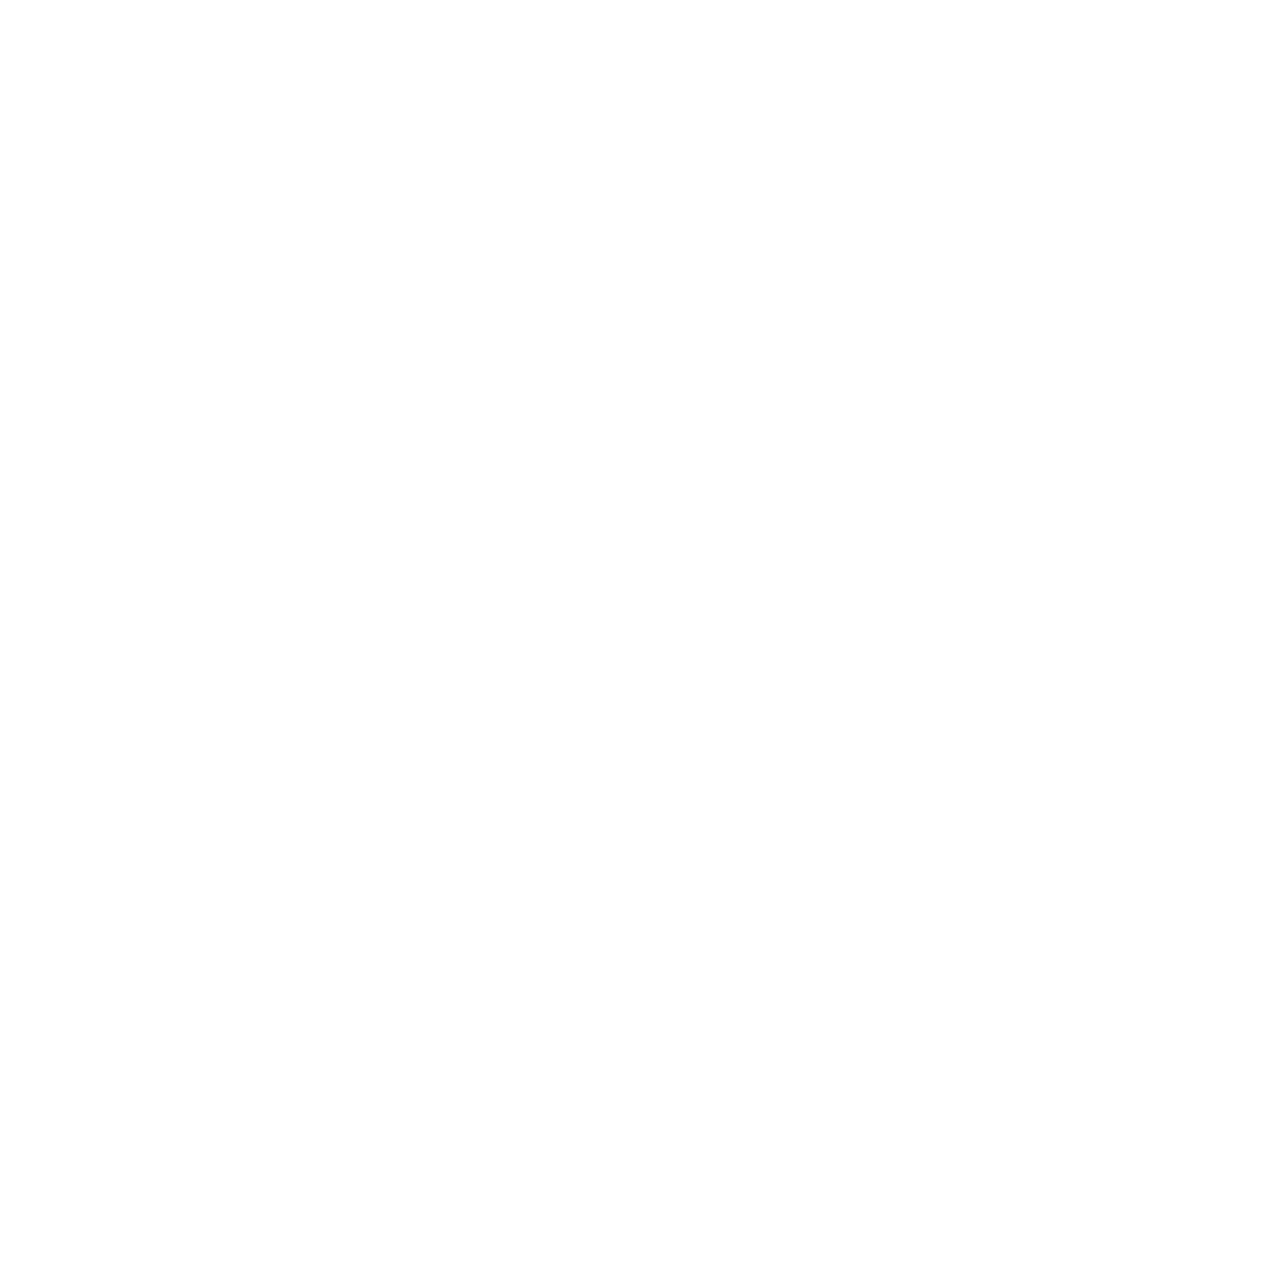
==== home.html @ bf902491 "eat(landing-page): improve homepage responsiveness and styling update landing page structure  improv" ====
<!DOCTYPE html>
<html lang="en">
<head>
  <meta charset="UTF-8" />
  <meta name="viewport" content="width=device-width, initial-scale=1.0"/>
  <title>Lytune Studio</title>
  <link rel="icon" type="image/svg+xml" href="assets/images/logo.svg">
  <link rel="stylesheet" href="home.css">
  <link href="https://fonts.googleapis.com/css2?family=Poppins:wght@400;700;800&display=swap" rel="stylesheet">
</head>
<body>
<div class="container">

  <!-- HERO -->
  <div class="hero">

    <!-- LOGO -->
    <div class="logo">

      <svg viewBox="0 0 220 220" xmlns="http://www.w3.org/2000/svg">

        <defs>

          <linearGradient id="lytuneGradient" x1="0%" y1="0%" x2="100%" y2="100%">
            <stop offset="0%" stop-color="#19D7FF"/>
            <stop offset="55%" stop-color="#007BFF"/>
            <stop offset="100%" stop-color="#9B2EFF"/>
          </linearGradient>

        </defs>

        <path
          d="
            M48 165

            L82 65

            Q86 50 98 47

            Q110 44 121 56

            L174 118

            Q184 130 180 145

            Q175 159 160 160

            Q149 161 141 152

            L109 116
</body>
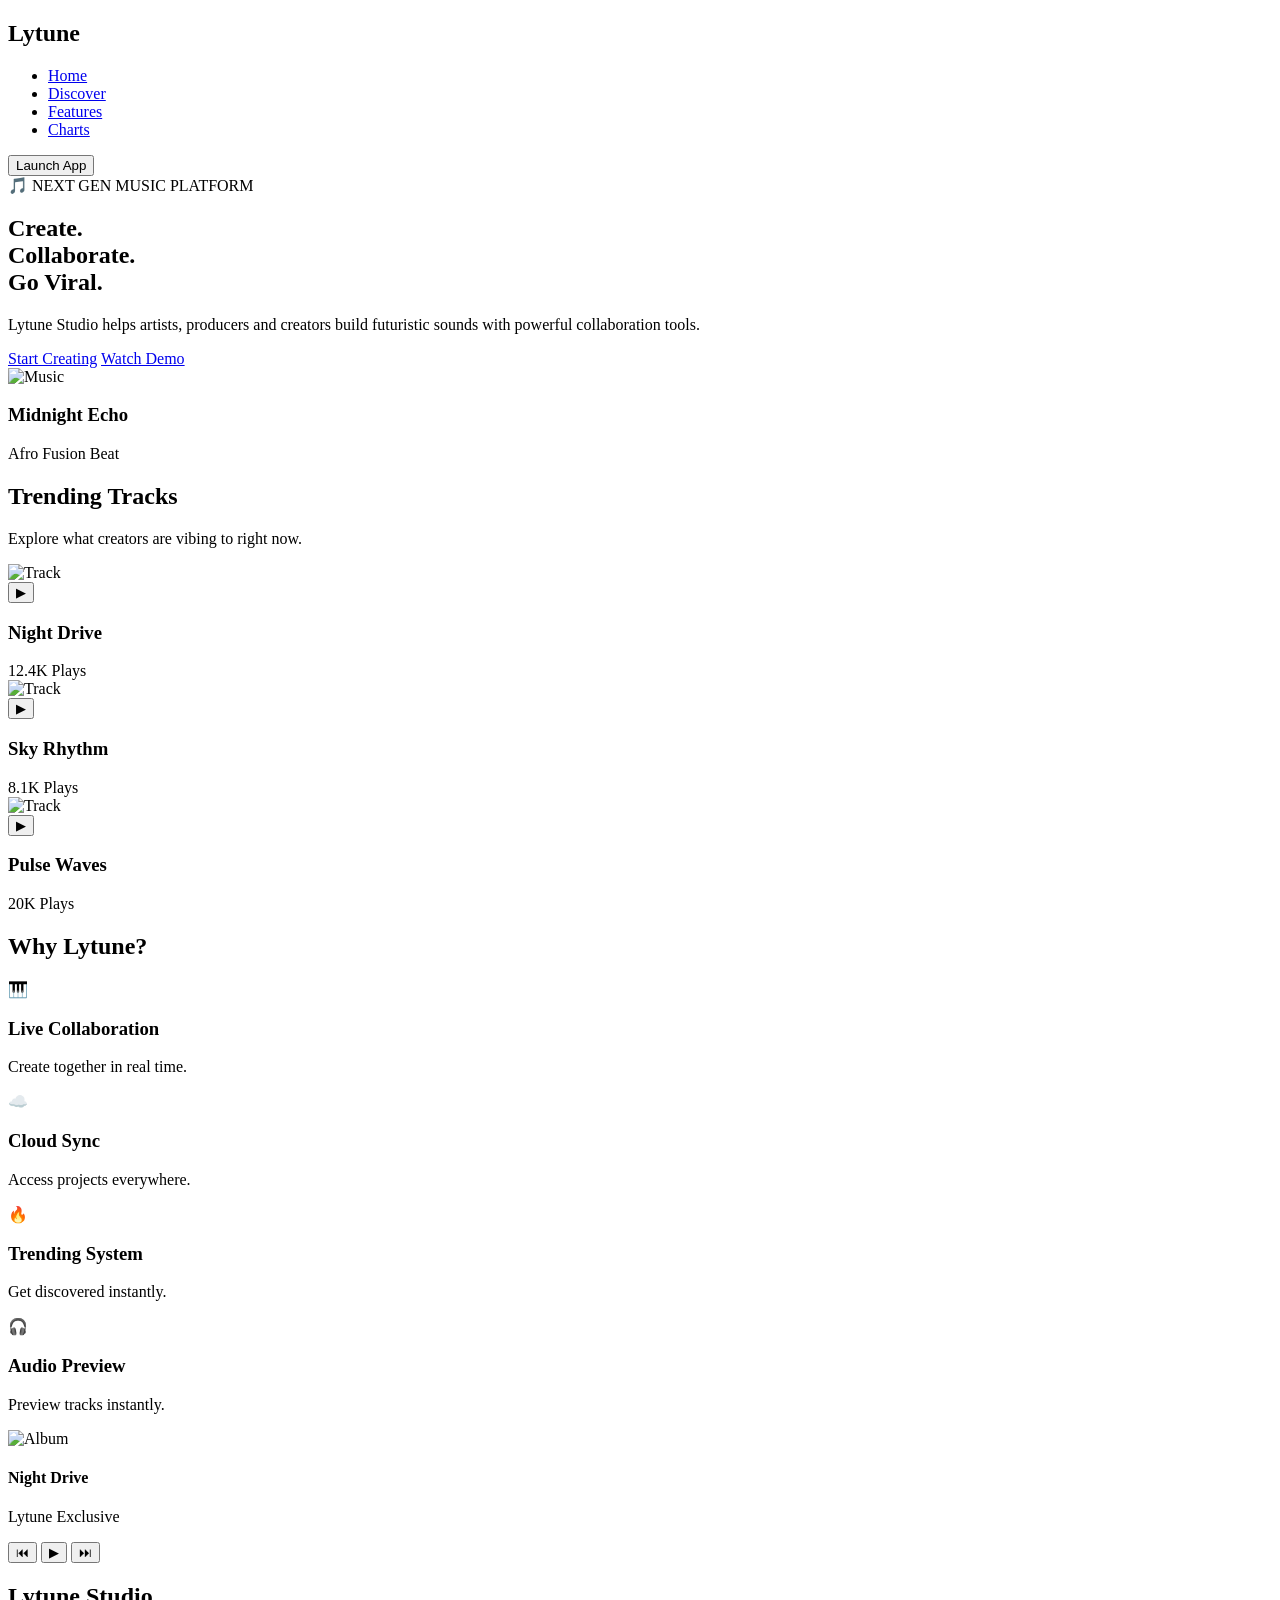
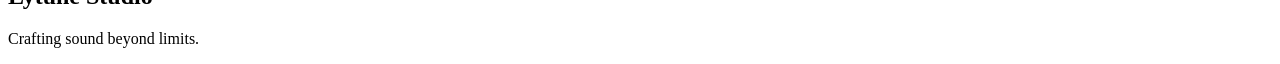
==== commit e148b16a: "Update home.html" ====
--- a/home.html
+++ b/home.html
@@ -4,48 +4,197 @@
   <meta charset="UTF-8" />
   <meta name="viewport" content="width=device-width, initial-scale=1.0"/>
   <title>Lytune Studio</title>
+
   <link rel="icon" type="image/svg+xml" href="assets/images/logo.svg">
   <link rel="stylesheet" href="home.css">
-  <link href="https://fonts.googleapis.com/css2?family=Poppins:wght@400;700;800&display=swap" rel="stylesheet">
+
+  <link href="https://fonts.googleapis.com/css2?family=Poppins:wght@300;400;500;700;800&display=swap" rel="stylesheet">
 </head>
+
 <body>
-<div class="container">
+
+  <!-- NAVBAR -->
+  <nav class="navbar">
+
+    <div class="nav-logo">
+      <h2>Lytune</h2>
+    </div>
+
+    <ul class="nav-links">
+      <li><a href="#">Home</a></li>
+      <li><a href="#discover">Discover</a></li>
+      <li><a href="#features">Features</a></li>
+      <li><a href="#charts">Charts</a></li>
+    </ul>
+
+    <button class="nav-btn">Launch App</button>
+
+  </nav>
 
   <!-- HERO -->
-  <div class="hero">
-
-    <!-- LOGO -->
-    <div class="logo">
-
-      <svg viewBox="0 0 220 220" xmlns="http://www.w3.org/2000/svg">
-
-        <defs>
-
-          <linearGradient id="lytuneGradient" x1="0%" y1="0%" x2="100%" y2="100%">
-            <stop offset="0%" stop-color="#19D7FF"/>
-            <stop offset="55%" stop-color="#007BFF"/>
-            <stop offset="100%" stop-color="#9B2EFF"/>
-          </linearGradient>
-
-        </defs>
-
-        <path
-          d="
-            M48 165
-
-            L82 65
-
-            Q86 50 98 47
-
-            Q110 44 121 56
-
-            L174 118
-
-            Q184 130 180 145
-
-            Q175 159 160 160
-
-            Q149 161 141 152
-
-            L109 116
+  <section class="hero">
+
+    <div class="hero-content">
+
+      <span class="tag">🎵 NEXT GEN MUSIC PLATFORM</span>
+
+      <h1>
+        Create.<br>
+        Collaborate.<br>
+        Go Viral.
+      </h1>
+
+      <p>
+        Lytune Studio helps artists, producers and creators
+        build futuristic sounds with powerful collaboration tools.
+      </p>
+
+      <div class="hero-buttons">
+        <a href="#" class="primary-btn">Start Creating</a>
+        <a href="#" class="secondary-btn">Watch Demo</a>
+      </div>
+
+    </div>
+
+    <div class="hero-image">
+
+      <div class="music-card">
+        <img src="https://images.unsplash.com/photo-1511379938547-c1f69419868d?q=80&w=800&auto=format&fit=crop" alt="Music">
+        
+        <div class="music-info">
+          <h3>Midnight Echo</h3>
+          <p>Afro Fusion Beat</p>
+        </div>
+
+      </div>
+
+    </div>
+
+  </section>
+
+  <!-- TRENDING -->
+  <section id="discover" class="discover">
+
+    <div class="section-title">
+      <h2>Trending Tracks</h2>
+      <p>Explore what creators are vibing to right now.</p>
+    </div>
+
+    <div class="discover-grid">
+
+      <div class="track-card">
+
+        <img src="https://images.unsplash.com/photo-1493225457124-a3eb161ffa5f?q=80&w=800&auto=format&fit=crop" alt="Track">
+
+        <div class="overlay">
+          <button>▶</button>
+        </div>
+
+        <div class="track-info">
+          <h3>Night Drive</h3>
+          <span>12.4K Plays</span>
+        </div>
+
+      </div>
+
+      <div class="track-card">
+
+        <img src="https://images.unsplash.com/photo-1501612780327-45045538702b?q=80&w=800&auto=format&fit=crop" alt="Track">
+
+        <div class="overlay">
+          <button>▶</button>
+        </div>
+
+        <div class="track-info">
+          <h3>Sky Rhythm</h3>
+          <span>8.1K Plays</span>
+        </div>
+
+      </div>
+
+      <div class="track-card">
+
+        <img src="https://images.unsplash.com/photo-1516280440614-37939bbacd81?q=80&w=800&auto=format&fit=crop" alt="Track">
+
+        <div class="overlay">
+          <button>▶</button>
+        </div>
+
+        <div class="track-info">
+          <h3>Pulse Waves</h3>
+          <span>20K Plays</span>
+        </div>
+
+      </div>
+
+    </div>
+
+  </section>
+
+  <!-- FEATURES -->
+  <section id="features" class="features">
+
+    <div class="section-title">
+      <h2>Why Lytune?</h2>
+    </div>
+
+    <div class="features-grid">
+
+      <div class="feature-box">
+        <div class="icon">🎹</div>
+        <h3>Live Collaboration</h3>
+        <p>Create together in real time.</p>
+      </div>
+
+      <div class="feature-box">
+        <div class="icon">☁️</div>
+        <h3>Cloud Sync</h3>
+        <p>Access projects everywhere.</p>
+      </div>
+
+      <div class="feature-box">
+        <div class="icon">🔥</div>
+        <h3>Trending System</h3>
+        <p>Get discovered instantly.</p>
+      </div>
+
+      <div class="feature-box">
+        <div class="icon">🎧</div>
+        <h3>Audio Preview</h3>
+        <p>Preview tracks instantly.</p>
+      </div>
+
+    </div>
+
+  </section>
+
+  <!-- MUSIC PLAYER -->
+  <div class="music-player">
+
+    <div class="player-left">
+
+      <img src="https://images.unsplash.com/photo-1493225457124-a3eb161ffa5f?q=80&w=300&auto=format&fit=crop" alt="Album">
+
+      <div>
+        <h4>Night Drive</h4>
+        <p>Lytune Exclusive</p>
+      </div>
+
+    </div>
+
+    <div class="player-controls">
+      <button>⏮</button>
+      <button class="play-btn">▶</button>
+      <button>⏭</button>
+    </div>
+
+  </div>
+
+  <!-- FOOTER -->
+  <footer>
+    <h2>Lytune Studio</h2>
+    <p>Crafting sound beyond limits.</p>
+  </footer>
+
 </body>
+</html>
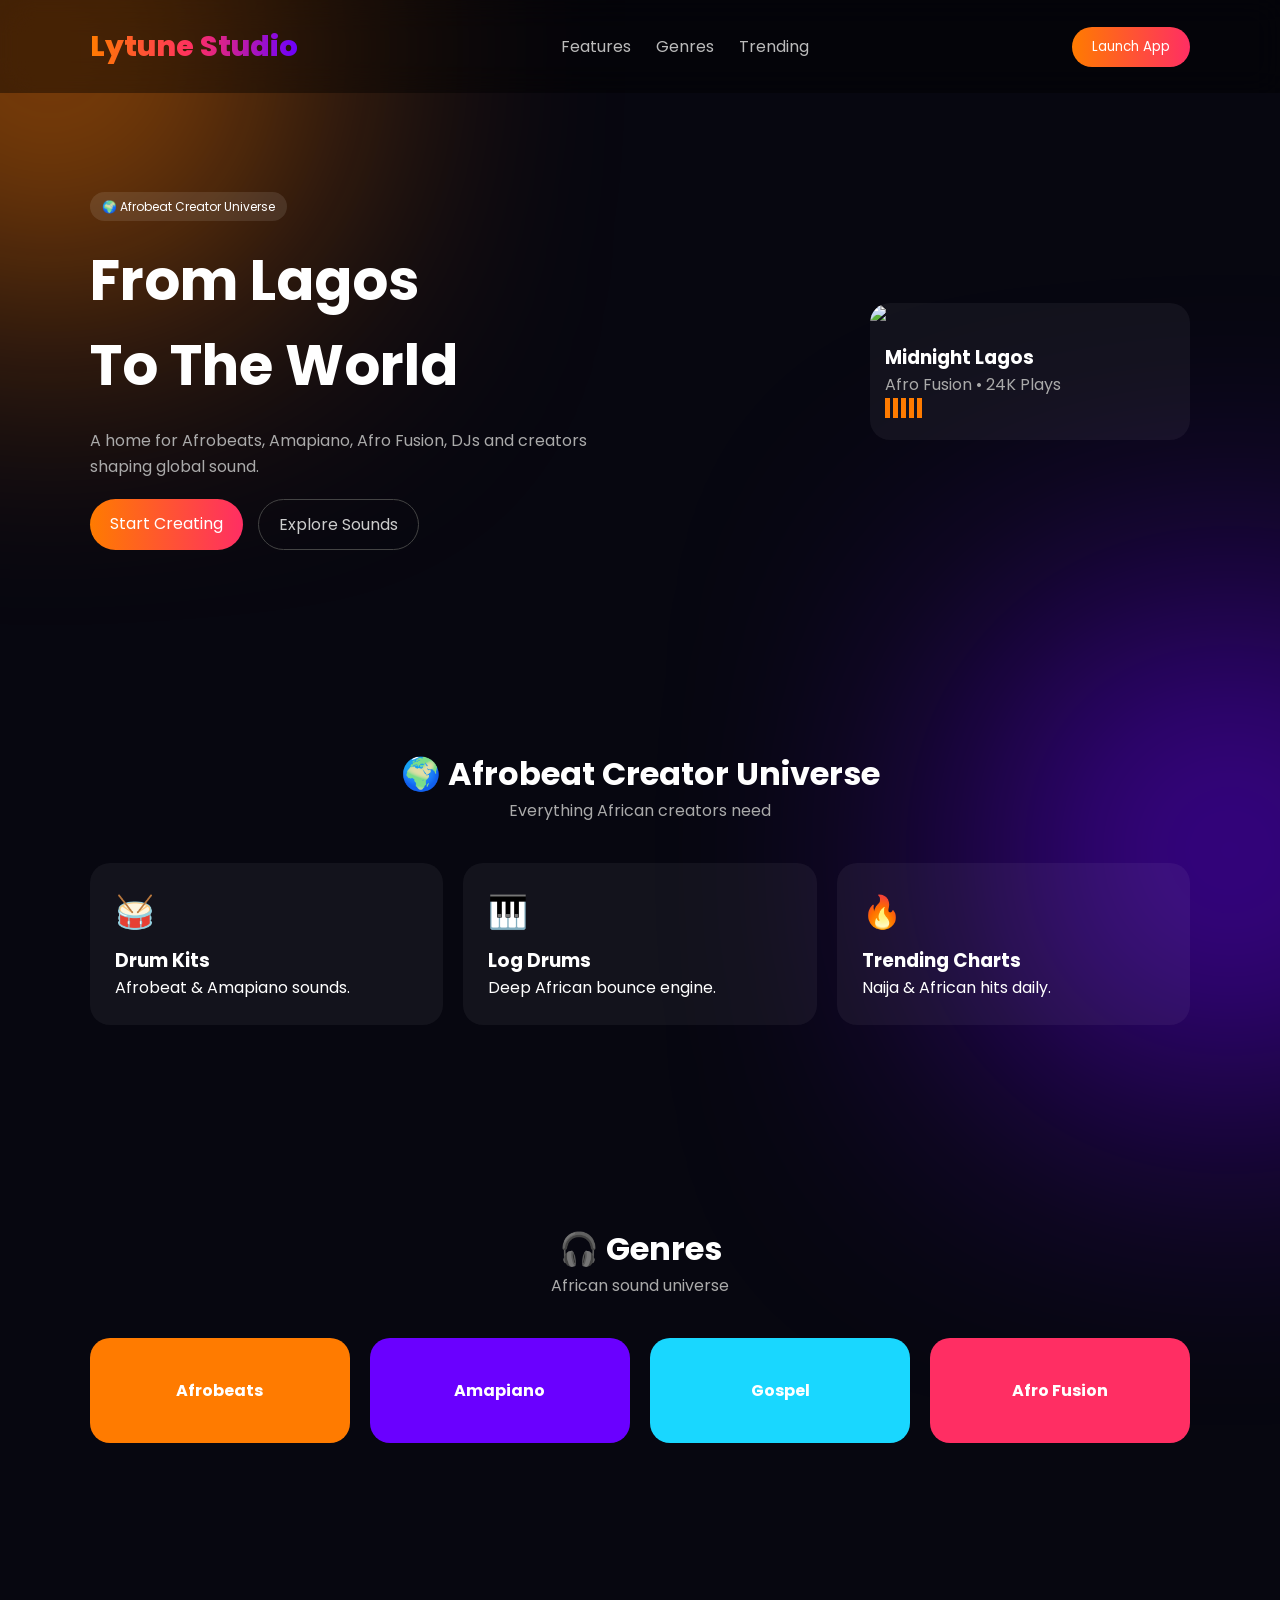
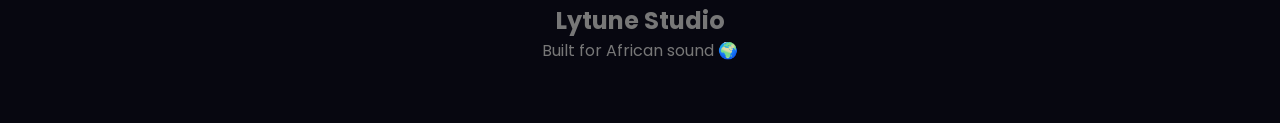
==== commit 443fad80: "Update home.html" ====
--- a/home.html
+++ b/home.html
@@ -5,195 +5,336 @@
   <meta name="viewport" content="width=device-width, initial-scale=1.0"/>
   <title>Lytune Studio</title>
 
-  <link rel="icon" type="image/svg+xml" href="assets/images/logo.svg">
-  <link rel="stylesheet" href="home.css">
-
-  <link href="https://fonts.googleapis.com/css2?family=Poppins:wght@300;400;500;700;800&display=swap" rel="stylesheet">
+  <link href="https://fonts.googleapis.com/css2?family=Poppins:wght@300;400;500;600;700;800&display=swap" rel="stylesheet">
+
+  <style>
+    *{
+      margin:0;
+      padding:0;
+      box-sizing:border-box;
+      font-family:'Poppins',sans-serif;
+    }
+
+    body{
+      background:#070710;
+      color:white;
+      overflow-x:hidden;
+    }
+
+    /* GLOW */
+    .glow{
+      position:fixed;
+      width:400px;
+      height:400px;
+      border-radius:50%;
+      filter:blur(150px);
+      z-index:-1;
+    }
+
+    .glow1{
+      background:#ff7b00;
+      top:-150px;
+      left:-150px;
+    }
+
+    .glow2{
+      background:#6a00ff;
+      bottom:-150px;
+      right:-150px;
+    }
+
+    /* NAV */
+    .navbar{
+      display:flex;
+      justify-content:space-between;
+      align-items:center;
+      padding:25px 7%;
+      position:sticky;
+      top:0;
+      background:rgba(0,0,0,0.4);
+      backdrop-filter:blur(15px);
+    }
+
+    .logo{
+      font-size:1.8rem;
+      font-weight:800;
+      background:linear-gradient(90deg,#ff7b00,#ff2e63,#6a00ff);
+      -webkit-background-clip:text;
+      -webkit-text-fill-color:transparent;
+    }
+
+    .nav-links{
+      display:flex;
+      gap:25px;
+      list-style:none;
+    }
+
+    .nav-links a{
+      color:#bbb;
+      text-decoration:none;
+    }
+
+    .nav-links a:hover{
+      color:#ffb700;
+    }
+
+    .nav-btn{
+      padding:10px 20px;
+      border:none;
+      border-radius:30px;
+      background:linear-gradient(90deg,#ff7b00,#ff2e63);
+      color:white;
+      cursor:pointer;
+    }
+
+    /* HERO */
+    .hero{
+      display:flex;
+      justify-content:space-between;
+      align-items:center;
+      padding:100px 7%;
+    }
+
+    .hero-text{
+      max-width:500px;
+    }
+
+    .tag{
+      background:rgba(255,255,255,0.1);
+      padding:6px 12px;
+      border-radius:20px;
+      font-size:12px;
+    }
+
+    .hero h1{
+      font-size:3.5rem;
+      margin:20px 0;
+    }
+
+    .hero p{
+      color:#aaa;
+      line-height:1.6;
+    }
+
+    .hero-buttons{
+      margin-top:20px;
+      display:flex;
+      gap:15px;
+    }
+
+    .btn-primary{
+      background:linear-gradient(90deg,#ff7b00,#ff2e63);
+      padding:12px 20px;
+      border-radius:30px;
+      color:white;
+      text-decoration:none;
+    }
+
+    .btn-secondary{
+      border:1px solid #444;
+      padding:12px 20px;
+      border-radius:30px;
+      color:#ccc;
+      text-decoration:none;
+    }
+
+    .hero-card{
+      width:320px;
+      background:rgba(255,255,255,0.05);
+      border-radius:20px;
+      overflow:hidden;
+    }
+
+    .hero-card img{
+      width:100%;
+    }
+
+    .hero-card-info{
+      padding:15px;
+    }
+
+    .wave span{
+      display:inline-block;
+      width:5px;
+      height:20px;
+      background:#ff7b00;
+      margin-right:3px;
+      animation:wave 1s infinite;
+    }
+
+    @keyframes wave{
+      50%{height:40px;}
+    }
+
+    /* SECTIONS */
+    .section{
+      padding:100px 7%;
+    }
+
+    .title{
+      text-align:center;
+      font-size:2rem;
+    }
+
+    .subtitle{
+      text-align:center;
+      color:#aaa;
+      margin-bottom:40px;
+    }
+
+    .grid{
+      display:grid;
+      grid-template-columns:repeat(auto-fit,minmax(220px,1fr));
+      gap:20px;
+    }
+
+    .card{
+      background:rgba(255,255,255,0.05);
+      padding:25px;
+      border-radius:20px;
+    }
+
+    .icon{
+      font-size:2rem;
+      margin-bottom:10px;
+    }
+
+    /* GENRES */
+    .genre{
+      padding:40px;
+      border-radius:20px;
+      font-weight:bold;
+      text-align:center;
+    }
+
+    .afro{background:#ff7b00;}
+    .amapiano{background:#6a00ff;}
+    .gospel{background:#19D7FF;}
+    .fusion{background:#ff2e63;}
+
+    /* TRACKS */
+    .track img{
+      width:100%;
+      border-radius:15px;
+    }
+
+    .track h3{
+      margin-top:10px;
+    }
+
+    footer{
+      text-align:center;
+      padding:60px;
+      color:#777;
+    }
+  </style>
+
 </head>
 
 <body>
 
-  <!-- NAVBAR -->
+  <!-- GLOW -->
+  <div class="glow glow1"></div>
+  <div class="glow glow2"></div>
+
+  <!-- NAV -->
   <nav class="navbar">
-
-    <div class="nav-logo">
-      <h2>Lytune</h2>
-    </div>
+    <div class="logo">Lytune Studio</div>
 
     <ul class="nav-links">
-      <li><a href="#">Home</a></li>
-      <li><a href="#discover">Discover</a></li>
       <li><a href="#features">Features</a></li>
-      <li><a href="#charts">Charts</a></li>
+      <li><a href="#genres">Genres</a></li>
+      <li><a href="#trending">Trending</a></li>
     </ul>
 
     <button class="nav-btn">Launch App</button>
-
   </nav>
 
   <!-- HERO -->
   <section class="hero">
 
-    <div class="hero-content">
-
-      <span class="tag">🎵 NEXT GEN MUSIC PLATFORM</span>
-
-      <h1>
-        Create.<br>
-        Collaborate.<br>
-        Go Viral.
-      </h1>
+    <div class="hero-text">
+      <span class="tag">🌍 Afrobeat Creator Universe</span>
+
+      <h1>From Lagos<br>To The World</h1>
 
       <p>
-        Lytune Studio helps artists, producers and creators
-        build futuristic sounds with powerful collaboration tools.
+        A home for Afrobeats, Amapiano, Afro Fusion,
+        DJs and creators shaping global sound.
       </p>
 
       <div class="hero-buttons">
-        <a href="#" class="primary-btn">Start Creating</a>
-        <a href="#" class="secondary-btn">Watch Demo</a>
-      </div>
-
+        <a class="btn-primary" href="#features">Start Creating</a>
+        <a class="btn-secondary" href="#trending">Explore Sounds</a>
+      </div>
     </div>
 
-    <div class="hero-image">
-
-      <div class="music-card">
-        <img src="https://images.unsplash.com/photo-1511379938547-c1f69419868d?q=80&w=800&auto=format&fit=crop" alt="Music">
-        
-        <div class="music-info">
-          <h3>Midnight Echo</h3>
-          <p>Afro Fusion Beat</p>
+    <div class="hero-card">
+
+      <img src="https://images.unsplash.com/photo-1511379938547-c1f69419868d?q=80&w=1200&auto=format&fit=crop">
+
+      <div class="hero-card-info">
+        <h3>Midnight Lagos</h3>
+        <p>Afro Fusion • 24K Plays</p>
+
+        <div class="wave">
+          <span></span><span></span><span></span><span></span><span></span>
         </div>
-
       </div>
 
     </div>
 
   </section>
 
-  <!-- TRENDING -->
-  <section id="discover" class="discover">
-
-    <div class="section-title">
-      <h2>Trending Tracks</h2>
-      <p>Explore what creators are vibing to right now.</p>
+  <!-- FEATURES -->
+  <section class="section" id="features">
+    <h2 class="title">🌍 Afrobeat Creator Universe</h2>
+    <p class="subtitle">Everything African creators need</p>
+
+    <div class="grid">
+
+      <div class="card">
+        <div class="icon">🥁</div>
+        <h3>Drum Kits</h3>
+        <p>Afrobeat & Amapiano sounds.</p>
+      </div>
+
+      <div class="card">
+        <div class="icon">🎹</div>
+        <h3>Log Drums</h3>
+        <p>Deep African bounce engine.</p>
+      </div>
+
+      <div class="card">
+        <div class="icon">🔥</div>
+        <h3>Trending Charts</h3>
+        <p>Naija & African hits daily.</p>
+      </div>
+
     </div>
-
-    <div class="discover-grid">
-
-      <div class="track-card">
-
-        <img src="https://images.unsplash.com/photo-1493225457124-a3eb161ffa5f?q=80&w=800&auto=format&fit=crop" alt="Track">
-
-        <div class="overlay">
-          <button>▶</button>
-        </div>
-
-        <div class="track-info">
-          <h3>Night Drive</h3>
-          <span>12.4K Plays</span>
-        </div>
-
-      </div>
-
-      <div class="track-card">
-
-        <img src="https://images.unsplash.com/photo-1501612780327-45045538702b?q=80&w=800&auto=format&fit=crop" alt="Track">
-
-        <div class="overlay">
-          <button>▶</button>
-        </div>
-
-        <div class="track-info">
-          <h3>Sky Rhythm</h3>
-          <span>8.1K Plays</span>
-        </div>
-
-      </div>
-
-      <div class="track-card">
-
-        <img src="https://images.unsplash.com/photo-1516280440614-37939bbacd81?q=80&w=800&auto=format&fit=crop" alt="Track">
-
-        <div class="overlay">
-          <button>▶</button>
-        </div>
-
-        <div class="track-info">
-          <h3>Pulse Waves</h3>
-          <span>20K Plays</span>
-        </div>
-
-      </div>
+  </section>
+
+  <!-- GENRES -->
+  <section class="section" id="genres">
+
+    <h2 class="title">🎧 Genres</h2>
+    <p class="subtitle">African sound universe</p>
+
+    <div class="grid">
+
+      <div class="genre afro">Afrobeats</div>
+      <div class="genre amapiano">Amapiano</div>
+      <div class="genre gospel">Gospel</div>
+      <div class="genre fusion">Afro Fusion</div>
 
     </div>
 
   </section>
-
-  <!-- FEATURES -->
-  <section id="features" class="features">
-
-    <div class="section-title">
-      <h2>Why Lytune?</h2>
-    </div>
-
-    <div class="features-grid">
-
-      <div class="feature-box">
-        <div class="icon">🎹</div>
-        <h3>Live Collaboration</h3>
-        <p>Create together in real time.</p>
-      </div>
-
-      <div class="feature-box">
-        <div class="icon">☁️</div>
-        <h3>Cloud Sync</h3>
-        <p>Access projects everywhere.</p>
-      </div>
-
-      <div class="feature-box">
-        <div class="icon">🔥</div>
-        <h3>Trending System</h3>
-        <p>Get discovered instantly.</p>
-      </div>
-
-      <div class="feature-box">
-        <div class="icon">🎧</div>
-        <h3>Audio Preview</h3>
-        <p>Preview tracks instantly.</p>
-      </div>
-
-    </div>
-
-  </section>
-
-  <!-- MUSIC PLAYER -->
-  <div class="music-player">
-
-    <div class="player-left">
-
-      <img src="https://images.unsplash.com/photo-1493225457124-a3eb161ffa5f?q=80&w=300&auto=format&fit=crop" alt="Album">
-
-      <div>
-        <h4>Night Drive</h4>
-        <p>Lytune Exclusive</p>
-      </div>
-
-    </div>
-
-    <div class="player-controls">
-      <button>⏮</button>
-      <button class="play-btn">▶</button>
-      <button>⏭</button>
-    </div>
-
-  </div>
 
   <!-- FOOTER -->
   <footer>
     <h2>Lytune Studio</h2>
-    <p>Crafting sound beyond limits.</p>
+    <p>Built for African sound 🌍</p>
   </footer>
 
 </body>
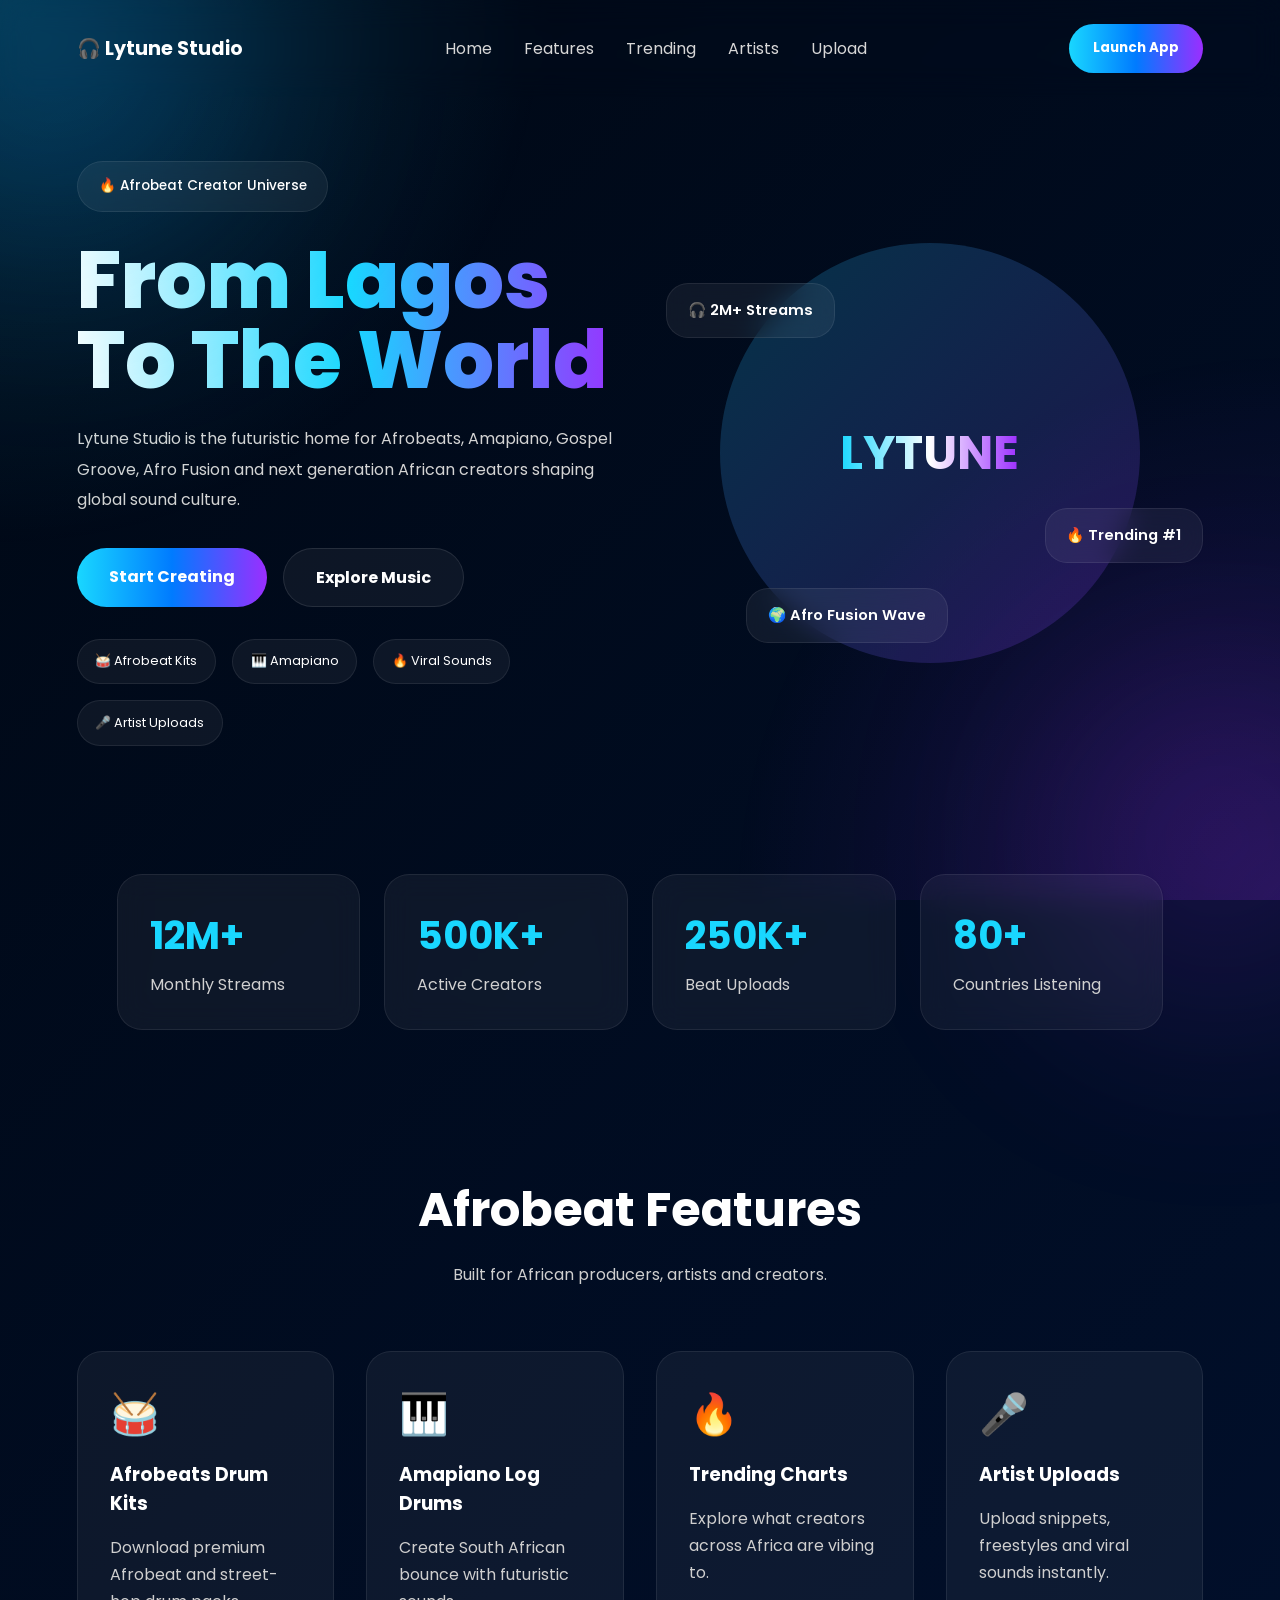
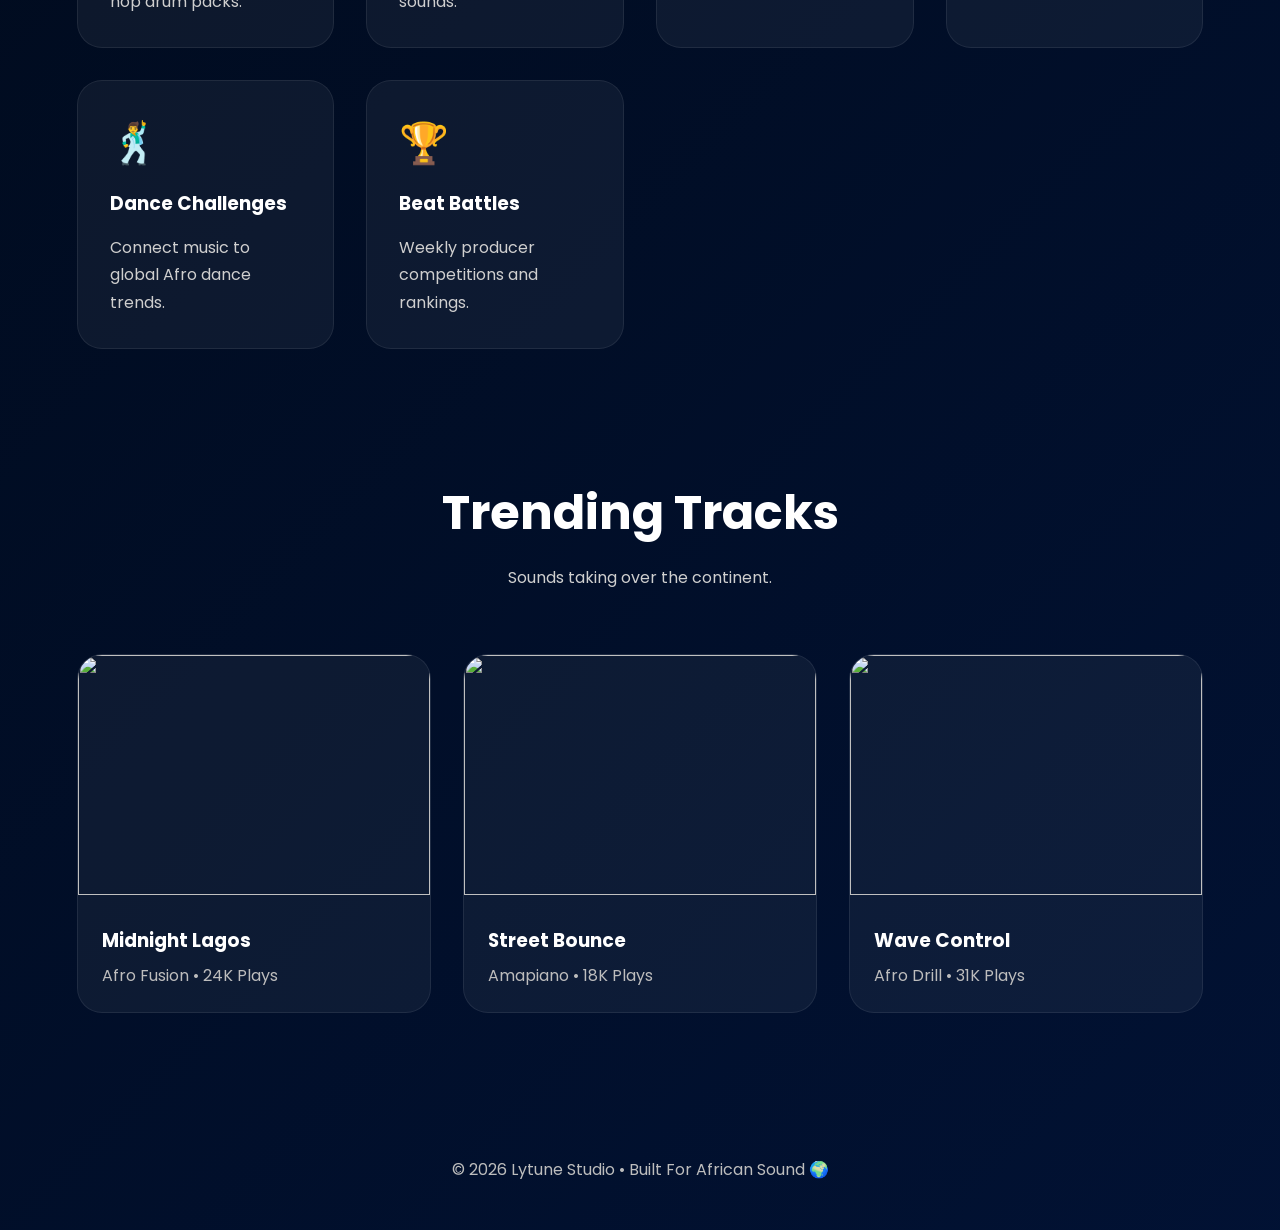
==== commit d5482289: "Update home.html" ====
--- a/home.html
+++ b/home.html
@@ -8,6 +8,22 @@
   <link href="https://fonts.googleapis.com/css2?family=Poppins:wght@300;400;500;600;700;800&display=swap" rel="stylesheet">
 
   <style>
+
+    :root{
+      color-scheme:dark;
+
+      --bg-1:#020617;
+      --bg-2:#04167a;
+      --bg-3:#02153e;
+      --bg-4:#000814;
+
+      --accent-1:#19D7FF;
+      --accent-2:#007BFF;
+      --accent-3:#9B2EFF;
+
+      --white:#ffffff;
+    }
+
     *{
       margin:0;
       padding:0;
@@ -15,326 +31,867 @@
       font-family:'Poppins',sans-serif;
     }
 
+    html{
+      scroll-behavior:smooth;
+    }
+
     body{
-      background:#070710;
+      min-height:100vh;
+
+      background:
+      linear-gradient(
+        -45deg,
+        var(--bg-1),
+        var(--bg-2),
+        var(--bg-3),
+        var(--bg-4)
+      );
+
+      background-size:400% 400%;
+      animation:bgMove 10s ease infinite;
+
       color:white;
       overflow-x:hidden;
-    }
-
-    /* GLOW */
-    .glow{
+      position:relative;
+    }
+
+    body::before{
+      content:"";
+
       position:fixed;
-      width:400px;
-      height:400px;
+      inset:0;
+
+      background:
+      radial-gradient(circle at top left, rgba(25,215,255,.18), transparent 35%),
+      radial-gradient(circle at bottom right, rgba(155,46,255,.18), transparent 35%);
+
+      pointer-events:none;
+    }
+
+    .noise{
+      position:fixed;
+      inset:0;
+
+      opacity:.03;
+
+      background-image:url('https://www.transparenttextures.com/patterns/asfalt-light.png');
+
+      pointer-events:none;
+    }
+
+    .bg-blur{
+      position:fixed;
       border-radius:50%;
-      filter:blur(150px);
+      filter:blur(120px);
       z-index:-1;
     }
 
-    .glow1{
-      background:#ff7b00;
-      top:-150px;
-      left:-150px;
-    }
-
-    .glow2{
-      background:#6a00ff;
-      bottom:-150px;
-      right:-150px;
-    }
-
-    /* NAV */
-    .navbar{
+    .blur1{
+      width:350px;
+      height:350px;
+
+      background:#008cff;
+
+      top:-120px;
+      left:-120px;
+
+      opacity:.25;
+    }
+
+    .blur2{
+      width:320px;
+      height:320px;
+
+      background:#9B2EFF;
+
+      bottom:-100px;
+      right:-100px;
+
+      opacity:.2;
+    }
+
+    /* NAVBAR */
+
+    .topbar{
+      width:100%;
+      max-width:1300px;
+
+      margin:auto;
+
+      padding:1.5rem 6%;
+
       display:flex;
       justify-content:space-between;
       align-items:center;
-      padding:25px 7%;
+
       position:sticky;
       top:0;
-      background:rgba(0,0,0,0.4);
+
       backdrop-filter:blur(15px);
-    }
-
-    .logo{
-      font-size:1.8rem;
+
+      z-index:100;
+    }
+
+    .brand{
+      display:flex;
+      align-items:center;
+      gap:12px;
+
+      font-size:1.2rem;
+      font-weight:700;
+    }
+
+    nav{
+      display:flex;
+      gap:2rem;
+    }
+
+    nav a{
+      color:#d7d7d7;
+      text-decoration:none;
+      transition:.3s;
+    }
+
+    nav a:hover{
+      color:var(--accent-1);
+    }
+
+    .launch-btn{
+      padding:.9rem 1.5rem;
+
+      border:none;
+      border-radius:999px;
+
+      background:
+      linear-gradient(
+        90deg,
+        #19D7FF,
+        #007BFF,
+        #9B2EFF
+      );
+
+      color:white;
+      font-weight:700;
+
+      cursor:pointer;
+    }
+
+    /* HERO */
+
+    .hero{
+      width:100%;
+      max-width:1300px;
+
+      margin:auto;
+
+      display:grid;
+      grid-template-columns:1fr 1fr;
+
+      align-items:center;
+      gap:2rem;
+
+      padding:4rem 6%;
+    }
+
+    .hero-content{
+      max-width:650px;
+    }
+
+    .hero-badge{
+      display:inline-flex;
+      align-items:center;
+      gap:.6rem;
+
+      padding:.9rem 1.3rem;
+
+      border-radius:999px;
+
+      background:rgba(255,255,255,.06);
+
+      border:1px solid rgba(255,255,255,.08);
+
+      backdrop-filter:blur(12px);
+
+      margin-bottom:1.8rem;
+
+      font-size:.85rem;
+      font-weight:500;
+    }
+
+    .hero h1{
+      font-size:5rem;
+      line-height:1;
+
       font-weight:800;
-      background:linear-gradient(90deg,#ff7b00,#ff2e63,#6a00ff);
+
+      margin-bottom:1.5rem;
+
+      background:
+      linear-gradient(
+        90deg,
+        #ffffff,
+        #19D7FF,
+        #9B2EFF
+      );
+
       -webkit-background-clip:text;
       -webkit-text-fill-color:transparent;
     }
 
-    .nav-links{
+    .hero p{
+      font-size:1rem;
+      line-height:1.9;
+
+      color:#d4d4d4;
+    }
+
+    .hero-buttons{
+      margin-top:2rem;
+
       display:flex;
-      gap:25px;
-      list-style:none;
-    }
-
-    .nav-links a{
-      color:#bbb;
+      gap:1rem;
+      flex-wrap:wrap;
+    }
+
+    .main-btn,
+    .ghost-btn{
+      padding:1rem 2rem;
+
+      border-radius:999px;
+
       text-decoration:none;
-    }
-
-    .nav-links a:hover{
-      color:#ffb700;
-    }
-
-    .nav-btn{
-      padding:10px 20px;
-      border:none;
-      border-radius:30px;
-      background:linear-gradient(90deg,#ff7b00,#ff2e63);
+
+      font-weight:700;
+
+      transition:.3s;
+    }
+
+    .main-btn{
+      background:
+      linear-gradient(
+        90deg,
+        #19D7FF,
+        #007BFF,
+        #9B2EFF
+      );
+
       color:white;
-      cursor:pointer;
-    }
-
-    /* HERO */
-    .hero{
+    }
+
+    .main-btn:hover{
+      transform:translateY(-5px);
+    }
+
+    .ghost-btn{
+      border:1px solid rgba(255,255,255,.1);
+
+      background:rgba(255,255,255,.05);
+
+      color:white;
+    }
+
+    /* VIBE STRIP */
+
+    .vibe-strip{
+      margin-top:2rem;
+
       display:flex;
-      justify-content:space-between;
+      gap:1rem;
+      flex-wrap:wrap;
+    }
+
+    .vibe-strip span{
+      padding:.8rem 1.1rem;
+
+      border-radius:999px;
+
+      background:rgba(255,255,255,.05);
+
+      border:1px solid rgba(255,255,255,.08);
+
+      font-size:.8rem;
+    }
+
+    /* HERO VISUAL */
+
+    .hero-visual{
+      position:relative;
+
+      display:flex;
+      justify-content:center;
       align-items:center;
-      padding:100px 7%;
-    }
-
-    .hero-text{
-      max-width:500px;
-    }
-
-    .tag{
-      background:rgba(255,255,255,0.1);
-      padding:6px 12px;
-      border-radius:20px;
-      font-size:12px;
-    }
-
-    .hero h1{
-      font-size:3.5rem;
-      margin:20px 0;
-    }
-
-    .hero p{
-      color:#aaa;
-      line-height:1.6;
-    }
-
-    .hero-buttons{
-      margin-top:20px;
+    }
+
+    .main-logo{
+      width:420px;
+      height:420px;
+
+      border-radius:50%;
+
+      background:
+      linear-gradient(
+        135deg,
+        rgba(25,215,255,.2),
+        rgba(155,46,255,.2)
+      );
+
       display:flex;
-      gap:15px;
-    }
-
-    .btn-primary{
-      background:linear-gradient(90deg,#ff7b00,#ff2e63);
-      padding:12px 20px;
-      border-radius:30px;
-      color:white;
-      text-decoration:none;
-    }
-
-    .btn-secondary{
-      border:1px solid #444;
-      padding:12px 20px;
-      border-radius:30px;
-      color:#ccc;
-      text-decoration:none;
-    }
-
-    .hero-card{
-      width:320px;
-      background:rgba(255,255,255,0.05);
-      border-radius:20px;
-      overflow:hidden;
-    }
-
-    .hero-card img{
+      justify-content:center;
+      align-items:center;
+
+      animation:floatLogo 4s ease-in-out infinite;
+    }
+
+    .main-logo h2{
+      font-size:3rem;
+      text-align:center;
+
+      line-height:1.1;
+
+      background:
+      linear-gradient(
+        90deg,
+        #19D7FF,
+        #ffffff,
+        #9B2EFF
+      );
+
+      -webkit-background-clip:text;
+      -webkit-text-fill-color:transparent;
+    }
+
+    .floating-card{
+      position:absolute;
+
+      padding:1rem 1.3rem;
+
+      border-radius:22px;
+
+      background:rgba(255,255,255,.06);
+
+      border:1px solid rgba(255,255,255,.08);
+
+      backdrop-filter:blur(14px);
+
+      font-size:.92rem;
+      font-weight:600;
+
+      animation:floatCard 5s ease-in-out infinite;
+    }
+
+    .card1{
+      top:40px;
+      left:10px;
+    }
+
+    .card2{
+      right:0;
+      bottom:100px;
+    }
+
+    .card3{
+      bottom:20px;
+      left:90px;
+    }
+
+    /* STATS */
+
+    .stats{
       width:100%;
-    }
-
-    .hero-card-info{
-      padding:15px;
-    }
-
-    .wave span{
-      display:inline-block;
-      width:5px;
-      height:20px;
-      background:#ff7b00;
-      margin-right:3px;
-      animation:wave 1s infinite;
-    }
-
-    @keyframes wave{
-      50%{height:40px;}
-    }
-
-    /* SECTIONS */
-    .section{
-      padding:100px 7%;
-    }
-
-    .title{
-      text-align:center;
-      font-size:2rem;
-    }
-
-    .subtitle{
-      text-align:center;
-      color:#aaa;
-      margin-bottom:40px;
-    }
-
-    .grid{
+      max-width:1200px;
+
+      margin:4rem auto;
+
+      padding:0 6%;
+
       display:grid;
       grid-template-columns:repeat(auto-fit,minmax(220px,1fr));
-      gap:20px;
-    }
-
-    .card{
-      background:rgba(255,255,255,0.05);
-      padding:25px;
-      border-radius:20px;
-    }
-
-    .icon{
-      font-size:2rem;
-      margin-bottom:10px;
-    }
-
-    /* GENRES */
-    .genre{
-      padding:40px;
-      border-radius:20px;
-      font-weight:bold;
+      gap:1.5rem;
+    }
+
+    .stat-box{
+      padding:2rem;
+
+      border-radius:25px;
+
+      background:rgba(255,255,255,.05);
+
+      border:1px solid rgba(255,255,255,.08);
+
+      backdrop-filter:blur(14px);
+    }
+
+    .stat-box h2{
+      font-size:2.4rem;
+
+      margin-bottom:.5rem;
+
+      color:var(--accent-1);
+    }
+
+    .stat-box p{
+      color:#d0d0d0;
+    }
+
+    /* FEATURES */
+
+    .features{
+      width:100%;
+      max-width:1300px;
+
+      margin:auto;
+
+      padding:5rem 6%;
+    }
+
+    .section-title{
       text-align:center;
-    }
-
-    .afro{background:#ff7b00;}
-    .amapiano{background:#6a00ff;}
-    .gospel{background:#19D7FF;}
-    .fusion{background:#ff2e63;}
-
-    /* TRACKS */
-    .track img{
+      margin-bottom:4rem;
+    }
+
+    .section-title h2{
+      font-size:3rem;
+      margin-bottom:1rem;
+    }
+
+    .section-title p{
+      color:#cfcfcf;
+    }
+
+    .features-grid{
+      display:grid;
+      grid-template-columns:repeat(auto-fit,minmax(250px,1fr));
+      gap:2rem;
+    }
+
+    .feature-card{
+      padding:2rem;
+
+      border-radius:25px;
+
+      background:rgba(255,255,255,.05);
+
+      border:1px solid rgba(255,255,255,.08);
+
+      transition:.3s;
+    }
+
+    .feature-card:hover{
+      transform:translateY(-10px);
+
+      border-color:var(--accent-1);
+    }
+
+    .feature-icon{
+      font-size:2.5rem;
+      margin-bottom:1rem;
+    }
+
+    .feature-card h3{
+      margin-bottom:1rem;
+    }
+
+    .feature-card p{
+      color:#cfcfcf;
+      line-height:1.7;
+    }
+
+    /* TRENDING */
+
+    .trending{
       width:100%;
-      border-radius:15px;
-    }
-
-    .track h3{
-      margin-top:10px;
-    }
+      max-width:1300px;
+
+      margin:auto;
+
+      padding:3rem 6% 6rem;
+    }
+
+    .track-grid{
+      display:grid;
+      grid-template-columns:repeat(auto-fit,minmax(280px,1fr));
+      gap:2rem;
+    }
+
+    .track-card{
+      overflow:hidden;
+
+      border-radius:25px;
+
+      background:rgba(255,255,255,.05);
+
+      border:1px solid rgba(255,255,255,.08);
+    }
+
+    .track-card img{
+      width:100%;
+      height:240px;
+
+      object-fit:cover;
+    }
+
+    .track-info{
+      padding:1.5rem;
+    }
+
+    .track-info h3{
+      margin-bottom:.5rem;
+    }
+
+    .track-info p{
+      color:#bdbdbd;
+    }
+
+    /* FOOTER */
 
     footer{
       text-align:center;
-      padding:60px;
-      color:#777;
-    }
+
+      padding:3rem 2rem;
+
+      color:#bdbdbd;
+    }
+
+    /* ANIMATIONS */
+
+    @keyframes bgMove{
+
+      0%{
+        background-position:0% 50%;
+      }
+
+      50%{
+        background-position:100% 50%;
+      }
+
+      100%{
+        background-position:0% 50%;
+      }
+
+    }
+
+    @keyframes floatLogo{
+
+      0%{
+        transform:translateY(0px);
+      }
+
+      50%{
+        transform:translateY(-15px);
+      }
+
+      100%{
+        transform:translateY(0px);
+      }
+
+    }
+
+    @keyframes floatCard{
+
+      0%{
+        transform:translateY(0px);
+      }
+
+      50%{
+        transform:translateY(-10px);
+      }
+
+      100%{
+        transform:translateY(0px);
+      }
+
+    }
+
+    /* MOBILE */
+
+    @media(max-width:980px){
+
+      .hero{
+        grid-template-columns:1fr;
+
+        text-align:center;
+      }
+
+      .hero-content{
+        margin:auto;
+      }
+
+      .hero-buttons{
+        justify-content:center;
+      }
+
+      .vibe-strip{
+        justify-content:center;
+      }
+
+      .hero h1{
+        font-size:3.8rem;
+      }
+
+      nav{
+        display:none;
+      }
+
+      .floating-card{
+        display:none;
+      }
+
+    }
+
+    @media(max-width:768px){
+
+      .hero h1{
+        font-size:2.8rem;
+      }
+
+      .main-logo{
+        width:250px;
+        height:250px;
+      }
+
+      .main-logo h2{
+        font-size:2rem;
+      }
+
+    }
+
   </style>
-
 </head>
 
 <body>
 
-  <!-- GLOW -->
-  <div class="glow glow1"></div>
-  <div class="glow glow2"></div>
-
-  <!-- NAV -->
-  <nav class="navbar">
-    <div class="logo">Lytune Studio</div>
-
-    <ul class="nav-links">
-      <li><a href="#features">Features</a></li>
-      <li><a href="#genres">Genres</a></li>
-      <li><a href="#trending">Trending</a></li>
-    </ul>
-
-    <button class="nav-btn">Launch App</button>
-  </nav>
+  <div class="noise"></div>
+
+  <div class="bg-blur blur1"></div>
+  <div class="bg-blur blur2"></div>
+
+  <!-- TOPBAR -->
+
+  <header class="topbar">
+
+    <div class="brand">
+      🎧 Lytune Studio
+    </div>
+
+    <nav>
+      <a href="#">Home</a>
+      <a href="#">Features</a>
+      <a href="#">Trending</a>
+      <a href="#">Artists</a>
+      <a href="#">Upload</a>
+    </nav>
+
+    <button class="launch-btn">
+      Launch App
+    </button>
+
+  </header>
 
   <!-- HERO -->
+
   <section class="hero">
 
-    <div class="hero-text">
-      <span class="tag">🌍 Afrobeat Creator Universe</span>
-
-      <h1>From Lagos<br>To The World</h1>
+    <div class="hero-content">
+
+      <div class="hero-badge">
+        🔥 Afrobeat Creator Universe
+      </div>
+
+      <h1>
+        From Lagos
+        <span>To The World</span>
+      </h1>
 
       <p>
-        A home for Afrobeats, Amapiano, Afro Fusion,
-        DJs and creators shaping global sound.
+        Lytune Studio is the futuristic home for Afrobeats,
+        Amapiano, Gospel Groove, Afro Fusion and next generation
+        African creators shaping global sound culture.
       </p>
 
       <div class="hero-buttons">
-        <a class="btn-primary" href="#features">Start Creating</a>
-        <a class="btn-secondary" href="#trending">Explore Sounds</a>
-      </div>
-    </div>
-
-    <div class="hero-card">
-
-      <img src="https://images.unsplash.com/photo-1511379938547-c1f69419868d?q=80&w=1200&auto=format&fit=crop">
-
-      <div class="hero-card-info">
-        <h3>Midnight Lagos</h3>
-        <p>Afro Fusion • 24K Plays</p>
-
-        <div class="wave">
-          <span></span><span></span><span></span><span></span><span></span>
+
+        <a href="#" class="main-btn">
+          Start Creating
+        </a>
+
+        <a href="#" class="ghost-btn">
+          Explore Music
+        </a>
+
+      </div>
+
+      <div class="vibe-strip">
+        <span>🥁 Afrobeat Kits</span>
+        <span>🎹 Amapiano</span>
+        <span>🔥 Viral Sounds</span>
+        <span>🎤 Artist Uploads</span>
+      </div>
+
+    </div>
+
+    <div class="hero-visual">
+
+      <div class="main-logo">
+        <h2>
+          LYTUNE
+        </h2>
+      </div>
+
+      <div class="floating-card card1">
+        🎧 2M+ Streams
+      </div>
+
+      <div class="floating-card card2">
+        🔥 Trending #1
+      </div>
+
+      <div class="floating-card card3">
+        🌍 Afro Fusion Wave
+      </div>
+
+    </div>
+
+  </section>
+
+  <!-- STATS -->
+
+  <section class="stats">
+
+    <div class="stat-box">
+      <h2>12M+</h2>
+      <p>Monthly Streams</p>
+    </div>
+
+    <div class="stat-box">
+      <h2>500K+</h2>
+      <p>Active Creators</p>
+    </div>
+
+    <div class="stat-box">
+      <h2>250K+</h2>
+      <p>Beat Uploads</p>
+    </div>
+
+    <div class="stat-box">
+      <h2>80+</h2>
+      <p>Countries Listening</p>
+    </div>
+
+  </section>
+
+  <!-- FEATURES -->
+
+  <section class="features">
+
+    <div class="section-title">
+      <h2>Afrobeat Features</h2>
+      <p>
+        Built for African producers, artists and creators.
+      </p>
+    </div>
+
+    <div class="features-grid">
+
+      <div class="feature-card">
+        <div class="feature-icon">🥁</div>
+        <h3>Afrobeats Drum Kits</h3>
+        <p>
+          Download premium Afrobeat and street-hop drum packs.
+        </p>
+      </div>
+
+      <div class="feature-card">
+        <div class="feature-icon">🎹</div>
+        <h3>Amapiano Log Drums</h3>
+        <p>
+          Create South African bounce with futuristic sounds.
+        </p>
+      </div>
+
+      <div class="feature-card">
+        <div class="feature-icon">🔥</div>
+        <h3>Trending Charts</h3>
+        <p>
+          Explore what creators across Africa are vibing to.
+        </p>
+      </div>
+
+      <div class="feature-card">
+        <div class="feature-icon">🎤</div>
+        <h3>Artist Uploads</h3>
+        <p>
+          Upload snippets, freestyles and viral sounds instantly.
+        </p>
+      </div>
+
+      <div class="feature-card">
+        <div class="feature-icon">🕺</div>
+        <h3>Dance Challenges</h3>
+        <p>
+          Connect music to global Afro dance trends.
+        </p>
+      </div>
+
+      <div class="feature-card">
+        <div class="feature-icon">🏆</div>
+        <h3>Beat Battles</h3>
+        <p>
+          Weekly producer competitions and rankings.
+        </p>
+      </div>
+
+    </div>
+
+  </section>
+
+  <!-- TRENDING -->
+
+  <section class="trending">
+
+    <div class="section-title">
+      <h2>Trending Tracks</h2>
+      <p>
+        Sounds taking over the continent.
+      </p>
+    </div>
+
+    <div class="track-grid">
+
+      <div class="track-card">
+        <img src="https://images.unsplash.com/photo-1493225457124-a3eb161ffa5f?q=80&w=1200&auto=format&fit=crop">
+
+        <div class="track-info">
+          <h3>Midnight Lagos</h3>
+          <p>Afro Fusion • 24K Plays</p>
         </div>
       </div>
 
+      <div class="track-card">
+        <img src="https://images.unsplash.com/photo-1501612780327-45045538702b?q=80&w=1200&auto=format&fit=crop">
+
+        <div class="track-info">
+          <h3>Street Bounce</h3>
+          <p>Amapiano • 18K Plays</p>
+        </div>
+      </div>
+
+      <div class="track-card">
+        <img src="https://images.unsplash.com/photo-1516280440614-37939bbacd81?q=80&w=1200&auto=format&fit=crop">
+
+        <div class="track-info">
+          <h3>Wave Control</h3>
+          <p>Afro Drill • 31K Plays</p>
+        </div>
+      </div>
+
     </div>
 
   </section>
 
-  <!-- FEATURES -->
-  <section class="section" id="features">
-    <h2 class="title">🌍 Afrobeat Creator Universe</h2>
-    <p class="subtitle">Everything African creators need</p>
-
-    <div class="grid">
-
-      <div class="card">
-        <div class="icon">🥁</div>
-        <h3>Drum Kits</h3>
-        <p>Afrobeat & Amapiano sounds.</p>
-      </div>
-
-      <div class="card">
-        <div class="icon">🎹</div>
-        <h3>Log Drums</h3>
-        <p>Deep African bounce engine.</p>
-      </div>
-
-      <div class="card">
-        <div class="icon">🔥</div>
-        <h3>Trending Charts</h3>
-        <p>Naija & African hits daily.</p>
-      </div>
-
-    </div>
-  </section>
-
-  <!-- GENRES -->
-  <section class="section" id="genres">
-
-    <h2 class="title">🎧 Genres</h2>
-    <p class="subtitle">African sound universe</p>
-
-    <div class="grid">
-
-      <div class="genre afro">Afrobeats</div>
-      <div class="genre amapiano">Amapiano</div>
-      <div class="genre gospel">Gospel</div>
-      <div class="genre fusion">Afro Fusion</div>
-
-    </div>
-
-  </section>
-
   <!-- FOOTER -->
+
   <footer>
-    <h2>Lytune Studio</h2>
-    <p>Built for African sound 🌍</p>
+    © 2026 Lytune Studio • Built For African Sound 🌍
   </footer>
 
 </body>
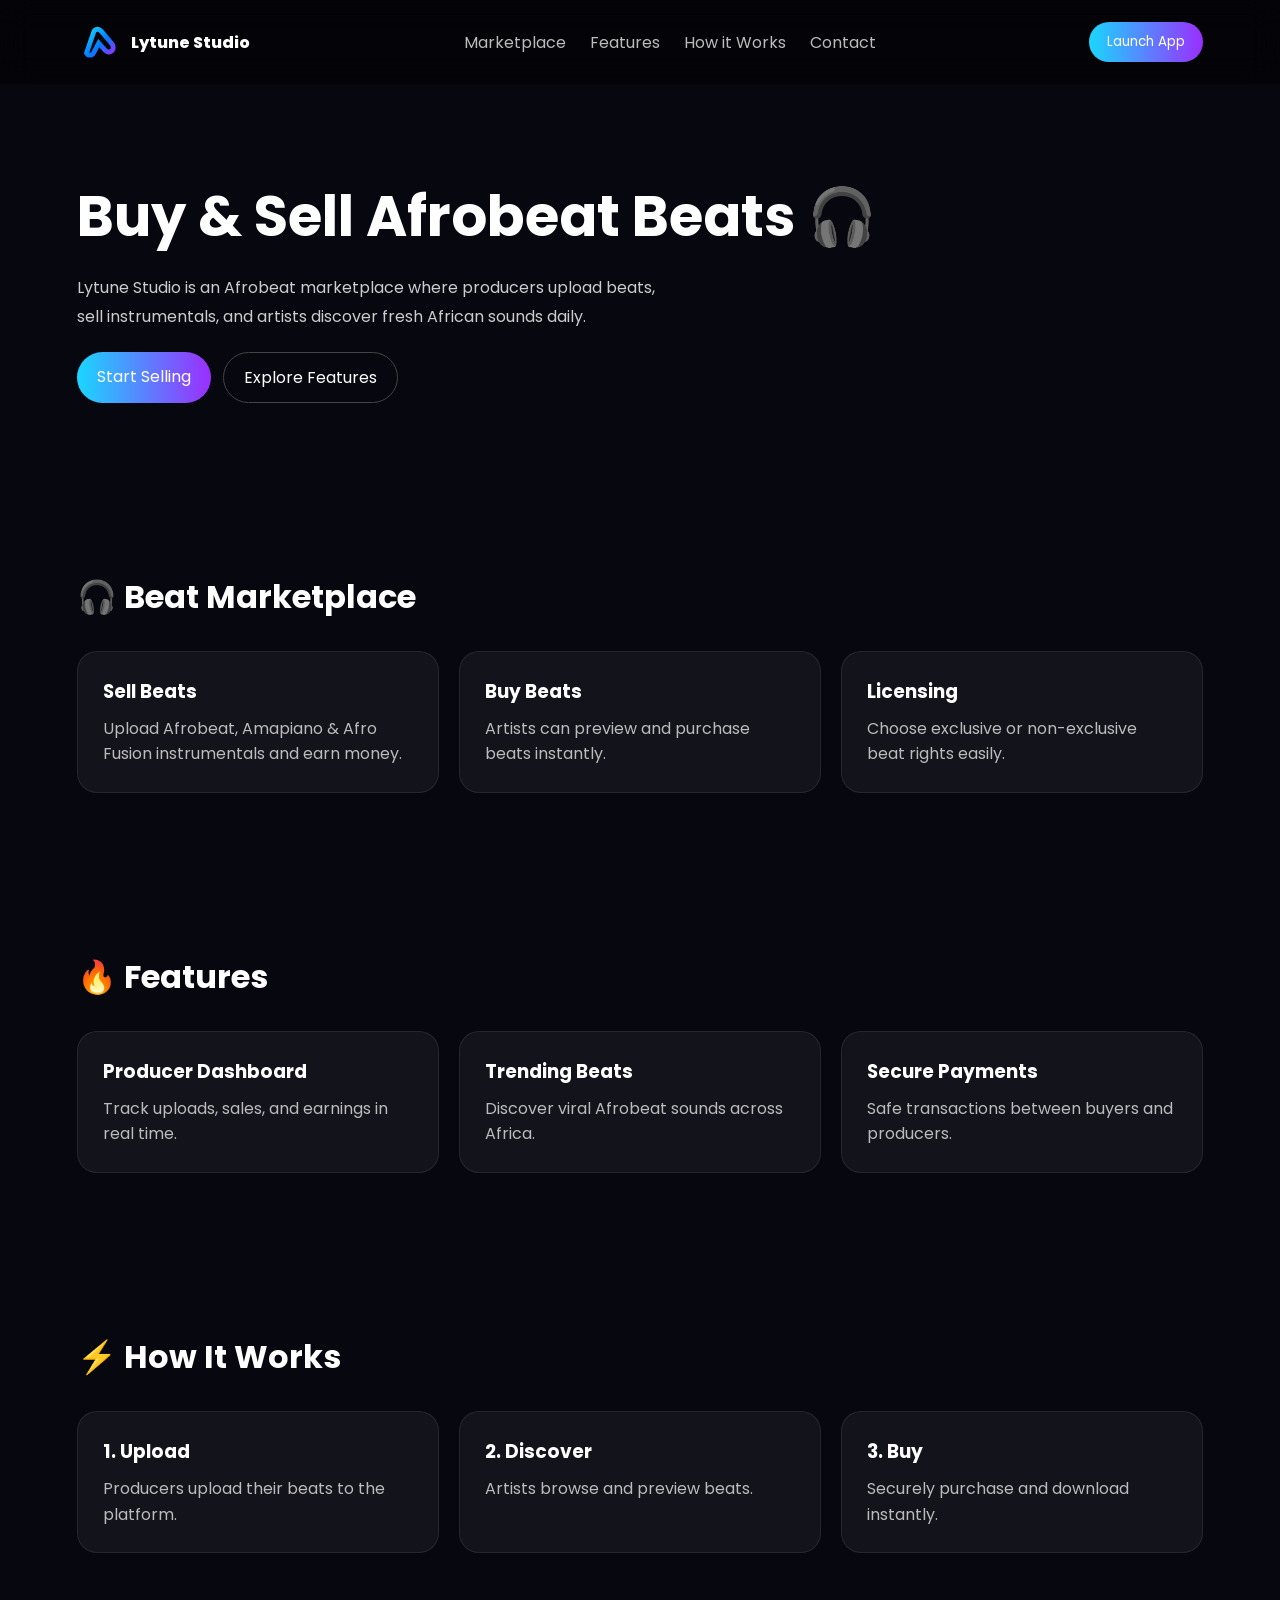
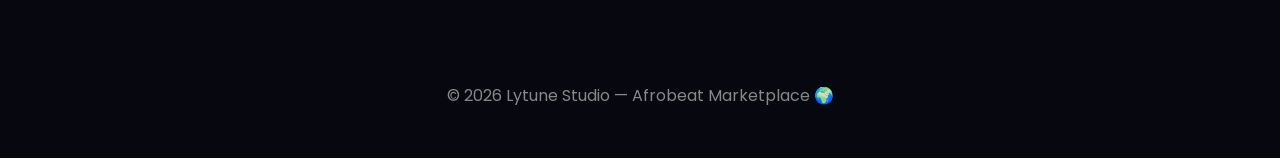
==== commit 6ed4230c: "Update home.html" ====
--- a/home.html
+++ b/home.html
@@ -5,894 +5,164 @@
   <meta name="viewport" content="width=device-width, initial-scale=1.0"/>
   <title>Lytune Studio</title>
 
+  <link rel="stylesheet" href="home.css">
+
   <link href="https://fonts.googleapis.com/css2?family=Poppins:wght@300;400;500;600;700;800&display=swap" rel="stylesheet">
-
-  <style>
-
-    :root{
-      color-scheme:dark;
-
-      --bg-1:#020617;
-      --bg-2:#04167a;
-      --bg-3:#02153e;
-      --bg-4:#000814;
-
-      --accent-1:#19D7FF;
-      --accent-2:#007BFF;
-      --accent-3:#9B2EFF;
-
-      --white:#ffffff;
-    }
-
-    *{
-      margin:0;
-      padding:0;
-      box-sizing:border-box;
-      font-family:'Poppins',sans-serif;
-    }
-
-    html{
-      scroll-behavior:smooth;
-    }
-
-    body{
-      min-height:100vh;
-
-      background:
-      linear-gradient(
-        -45deg,
-        var(--bg-1),
-        var(--bg-2),
-        var(--bg-3),
-        var(--bg-4)
-      );
-
-      background-size:400% 400%;
-      animation:bgMove 10s ease infinite;
-
-      color:white;
-      overflow-x:hidden;
-      position:relative;
-    }
-
-    body::before{
-      content:"";
-
-      position:fixed;
-      inset:0;
-
-      background:
-      radial-gradient(circle at top left, rgba(25,215,255,.18), transparent 35%),
-      radial-gradient(circle at bottom right, rgba(155,46,255,.18), transparent 35%);
-
-      pointer-events:none;
-    }
-
-    .noise{
-      position:fixed;
-      inset:0;
-
-      opacity:.03;
-
-      background-image:url('https://www.transparenttextures.com/patterns/asfalt-light.png');
-
-      pointer-events:none;
-    }
-
-    .bg-blur{
-      position:fixed;
-      border-radius:50%;
-      filter:blur(120px);
-      z-index:-1;
-    }
-
-    .blur1{
-      width:350px;
-      height:350px;
-
-      background:#008cff;
-
-      top:-120px;
-      left:-120px;
-
-      opacity:.25;
-    }
-
-    .blur2{
-      width:320px;
-      height:320px;
-
-      background:#9B2EFF;
-
-      bottom:-100px;
-      right:-100px;
-
-      opacity:.2;
-    }
-
-    /* NAVBAR */
-
-    .topbar{
-      width:100%;
-      max-width:1300px;
-
-      margin:auto;
-
-      padding:1.5rem 6%;
-
-      display:flex;
-      justify-content:space-between;
-      align-items:center;
-
-      position:sticky;
-      top:0;
-
-      backdrop-filter:blur(15px);
-
-      z-index:100;
-    }
-
-    .brand{
-      display:flex;
-      align-items:center;
-      gap:12px;
-
-      font-size:1.2rem;
-      font-weight:700;
-    }
-
-    nav{
-      display:flex;
-      gap:2rem;
-    }
-
-    nav a{
-      color:#d7d7d7;
-      text-decoration:none;
-      transition:.3s;
-    }
-
-    nav a:hover{
-      color:var(--accent-1);
-    }
-
-    .launch-btn{
-      padding:.9rem 1.5rem;
-
-      border:none;
-      border-radius:999px;
-
-      background:
-      linear-gradient(
-        90deg,
-        #19D7FF,
-        #007BFF,
-        #9B2EFF
-      );
-
-      color:white;
-      font-weight:700;
-
-      cursor:pointer;
-    }
-
-    /* HERO */
-
-    .hero{
-      width:100%;
-      max-width:1300px;
-
-      margin:auto;
-
-      display:grid;
-      grid-template-columns:1fr 1fr;
-
-      align-items:center;
-      gap:2rem;
-
-      padding:4rem 6%;
-    }
-
-    .hero-content{
-      max-width:650px;
-    }
-
-    .hero-badge{
-      display:inline-flex;
-      align-items:center;
-      gap:.6rem;
-
-      padding:.9rem 1.3rem;
-
-      border-radius:999px;
-
-      background:rgba(255,255,255,.06);
-
-      border:1px solid rgba(255,255,255,.08);
-
-      backdrop-filter:blur(12px);
-
-      margin-bottom:1.8rem;
-
-      font-size:.85rem;
-      font-weight:500;
-    }
-
-    .hero h1{
-      font-size:5rem;
-      line-height:1;
-
-      font-weight:800;
-
-      margin-bottom:1.5rem;
-
-      background:
-      linear-gradient(
-        90deg,
-        #ffffff,
-        #19D7FF,
-        #9B2EFF
-      );
-
-      -webkit-background-clip:text;
-      -webkit-text-fill-color:transparent;
-    }
-
-    .hero p{
-      font-size:1rem;
-      line-height:1.9;
-
-      color:#d4d4d4;
-    }
-
-    .hero-buttons{
-      margin-top:2rem;
-
-      display:flex;
-      gap:1rem;
-      flex-wrap:wrap;
-    }
-
-    .main-btn,
-    .ghost-btn{
-      padding:1rem 2rem;
-
-      border-radius:999px;
-
-      text-decoration:none;
-
-      font-weight:700;
-
-      transition:.3s;
-    }
-
-    .main-btn{
-      background:
-      linear-gradient(
-        90deg,
-        #19D7FF,
-        #007BFF,
-        #9B2EFF
-      );
-
-      color:white;
-    }
-
-    .main-btn:hover{
-      transform:translateY(-5px);
-    }
-
-    .ghost-btn{
-      border:1px solid rgba(255,255,255,.1);
-
-      background:rgba(255,255,255,.05);
-
-      color:white;
-    }
-
-    /* VIBE STRIP */
-
-    .vibe-strip{
-      margin-top:2rem;
-
-      display:flex;
-      gap:1rem;
-      flex-wrap:wrap;
-    }
-
-    .vibe-strip span{
-      padding:.8rem 1.1rem;
-
-      border-radius:999px;
-
-      background:rgba(255,255,255,.05);
-
-      border:1px solid rgba(255,255,255,.08);
-
-      font-size:.8rem;
-    }
-
-    /* HERO VISUAL */
-
-    .hero-visual{
-      position:relative;
-
-      display:flex;
-      justify-content:center;
-      align-items:center;
-    }
-
-    .main-logo{
-      width:420px;
-      height:420px;
-
-      border-radius:50%;
-
-      background:
-      linear-gradient(
-        135deg,
-        rgba(25,215,255,.2),
-        rgba(155,46,255,.2)
-      );
-
-      display:flex;
-      justify-content:center;
-      align-items:center;
-
-      animation:floatLogo 4s ease-in-out infinite;
-    }
-
-    .main-logo h2{
-      font-size:3rem;
-      text-align:center;
-
-      line-height:1.1;
-
-      background:
-      linear-gradient(
-        90deg,
-        #19D7FF,
-        #ffffff,
-        #9B2EFF
-      );
-
-      -webkit-background-clip:text;
-      -webkit-text-fill-color:transparent;
-    }
-
-    .floating-card{
-      position:absolute;
-
-      padding:1rem 1.3rem;
-
-      border-radius:22px;
-
-      background:rgba(255,255,255,.06);
-
-      border:1px solid rgba(255,255,255,.08);
-
-      backdrop-filter:blur(14px);
-
-      font-size:.92rem;
-      font-weight:600;
-
-      animation:floatCard 5s ease-in-out infinite;
-    }
-
-    .card1{
-      top:40px;
-      left:10px;
-    }
-
-    .card2{
-      right:0;
-      bottom:100px;
-    }
-
-    .card3{
-      bottom:20px;
-      left:90px;
-    }
-
-    /* STATS */
-
-    .stats{
-      width:100%;
-      max-width:1200px;
-
-      margin:4rem auto;
-
-      padding:0 6%;
-
-      display:grid;
-      grid-template-columns:repeat(auto-fit,minmax(220px,1fr));
-      gap:1.5rem;
-    }
-
-    .stat-box{
-      padding:2rem;
-
-      border-radius:25px;
-
-      background:rgba(255,255,255,.05);
-
-      border:1px solid rgba(255,255,255,.08);
-
-      backdrop-filter:blur(14px);
-    }
-
-    .stat-box h2{
-      font-size:2.4rem;
-
-      margin-bottom:.5rem;
-
-      color:var(--accent-1);
-    }
-
-    .stat-box p{
-      color:#d0d0d0;
-    }
-
-    /* FEATURES */
-
-    .features{
-      width:100%;
-      max-width:1300px;
-
-      margin:auto;
-
-      padding:5rem 6%;
-    }
-
-    .section-title{
-      text-align:center;
-      margin-bottom:4rem;
-    }
-
-    .section-title h2{
-      font-size:3rem;
-      margin-bottom:1rem;
-    }
-
-    .section-title p{
-      color:#cfcfcf;
-    }
-
-    .features-grid{
-      display:grid;
-      grid-template-columns:repeat(auto-fit,minmax(250px,1fr));
-      gap:2rem;
-    }
-
-    .feature-card{
-      padding:2rem;
-
-      border-radius:25px;
-
-      background:rgba(255,255,255,.05);
-
-      border:1px solid rgba(255,255,255,.08);
-
-      transition:.3s;
-    }
-
-    .feature-card:hover{
-      transform:translateY(-10px);
-
-      border-color:var(--accent-1);
-    }
-
-    .feature-icon{
-      font-size:2.5rem;
-      margin-bottom:1rem;
-    }
-
-    .feature-card h3{
-      margin-bottom:1rem;
-    }
-
-    .feature-card p{
-      color:#cfcfcf;
-      line-height:1.7;
-    }
-
-    /* TRENDING */
-
-    .trending{
-      width:100%;
-      max-width:1300px;
-
-      margin:auto;
-
-      padding:3rem 6% 6rem;
-    }
-
-    .track-grid{
-      display:grid;
-      grid-template-columns:repeat(auto-fit,minmax(280px,1fr));
-      gap:2rem;
-    }
-
-    .track-card{
-      overflow:hidden;
-
-      border-radius:25px;
-
-      background:rgba(255,255,255,.05);
-
-      border:1px solid rgba(255,255,255,.08);
-    }
-
-    .track-card img{
-      width:100%;
-      height:240px;
-
-      object-fit:cover;
-    }
-
-    .track-info{
-      padding:1.5rem;
-    }
-
-    .track-info h3{
-      margin-bottom:.5rem;
-    }
-
-    .track-info p{
-      color:#bdbdbd;
-    }
-
-    /* FOOTER */
-
-    footer{
-      text-align:center;
-
-      padding:3rem 2rem;
-
-      color:#bdbdbd;
-    }
-
-    /* ANIMATIONS */
-
-    @keyframes bgMove{
-
-      0%{
-        background-position:0% 50%;
-      }
-
-      50%{
-        background-position:100% 50%;
-      }
-
-      100%{
-        background-position:0% 50%;
-      }
-
-    }
-
-    @keyframes floatLogo{
-
-      0%{
-        transform:translateY(0px);
-      }
-
-      50%{
-        transform:translateY(-15px);
-      }
-
-      100%{
-        transform:translateY(0px);
-      }
-
-    }
-
-    @keyframes floatCard{
-
-      0%{
-        transform:translateY(0px);
-      }
-
-      50%{
-        transform:translateY(-10px);
-      }
-
-      100%{
-        transform:translateY(0px);
-      }
-
-    }
-
-    /* MOBILE */
-
-    @media(max-width:980px){
-
-      .hero{
-        grid-template-columns:1fr;
-
-        text-align:center;
-      }
-
-      .hero-content{
-        margin:auto;
-      }
-
-      .hero-buttons{
-        justify-content:center;
-      }
-
-      .vibe-strip{
-        justify-content:center;
-      }
-
-      .hero h1{
-        font-size:3.8rem;
-      }
-
-      nav{
-        display:none;
-      }
-
-      .floating-card{
-        display:none;
-      }
-
-    }
-
-    @media(max-width:768px){
-
-      .hero h1{
-        font-size:2.8rem;
-      }
-
-      .main-logo{
-        width:250px;
-        height:250px;
-      }
-
-      .main-logo h2{
-        font-size:2rem;
-      }
-
-    }
-
-  </style>
 </head>
 
 <body>
 
-  <div class="noise"></div>
+<!-- NAV -->
+<header class="nav">
 
-  <div class="bg-blur blur1"></div>
-  <div class="bg-blur blur2"></div>
+  <div class="logo">
 
-  <!-- TOPBAR -->
+    <div class="mini-logo">
 
-  <header class="topbar">
+      <svg viewBox="0 0 220 220" xmlns="http://www.w3.org/2000/svg">
 
-    <div class="brand">
-      🎧 Lytune Studio
-    </div>
+        <defs>
+          <linearGradient id="lytuneGradient1" x1="0%" y1="0%" x2="100%" y2="100%">
+            <stop offset="0%" stop-color="#19D7FF"/>
+            <stop offset="55%" stop-color="#007BFF"/>
+            <stop offset="100%" stop-color="#9B2EFF"/>
+          </linearGradient>
+        </defs>
 
-    <nav>
-      <a href="#">Home</a>
-      <a href="#">Features</a>
-      <a href="#">Trending</a>
-      <a href="#">Artists</a>
-      <a href="#">Upload</a>
-    </nav>
+        <path
+          d="M48 165 L82 65 Q86 50 98 47 Q110 44 121 56 L174 118 Q184 130 180 145 Q175 159 160 160 Q149 161 141 152 L109 116 L82 166 Q76 176 64 176 Q53 176 48 165"
+          fill="none"
+          stroke="url(#lytuneGradient1)"
+          stroke-width="24"
+          stroke-linecap="round"
+        />
 
-    <button class="launch-btn">
-      Launch App
-    </button>
-
-  </header>
-
-  <!-- HERO -->
-
-  <section class="hero">
-
-    <div class="hero-content">
-
-      <div class="hero-badge">
-        🔥 Afrobeat Creator Universe
-      </div>
-
-      <h1>
-        From Lagos
-        <span>To The World</span>
-      </h1>
-
-      <p>
-        Lytune Studio is the futuristic home for Afrobeats,
-        Amapiano, Gospel Groove, Afro Fusion and next generation
-        African creators shaping global sound culture.
-      </p>
-
-      <div class="hero-buttons">
-
-        <a href="#" class="main-btn">
-          Start Creating
-        </a>
-
-        <a href="#" class="ghost-btn">
-          Explore Music
-        </a>
-
-      </div>
-
-      <div class="vibe-strip">
-        <span>🥁 Afrobeat Kits</span>
-        <span>🎹 Amapiano</span>
-        <span>🔥 Viral Sounds</span>
-        <span>🎤 Artist Uploads</span>
-      </div>
+      </svg>
 
     </div>
 
-    <div class="hero-visual">
+    Lytune Studio
 
-      <div class="main-logo">
-        <h2>
-          LYTUNE
-        </h2>
-      </div>
+  </div>
 
-      <div class="floating-card card1">
-        🎧 2M+ Streams
-      </div>
+  <nav>
+    <a href="#market">Marketplace</a>
+    <a href="#features">Features</a>
+    <a href="#how">How it Works</a>
+    <a href="#contact">Contact</a>
+  </nav>
 
-      <div class="floating-card card2">
-        🔥 Trending #1
-      </div>
+  <button onclick="document.getElementById('market').scrollIntoView()">
+    Launch App
+  </button>
 
-      <div class="floating-card card3">
-        🌍 Afro Fusion Wave
-      </div>
+</header>
+
+<!-- HERO -->
+<section class="hero">
+
+  <div class="hero-text">
+
+    <h1>Buy & Sell Afrobeat Beats 🎧</h1>
+
+    <p>
+      Lytune Studio is an Afrobeat marketplace where producers upload beats,
+      sell instrumentals, and artists discover fresh African sounds daily.
+    </p>
+
+    <div class="hero-buttons">
+
+      <a href="#market" class="btn-primary">Start Selling</a>
+      <a href="#features" class="btn-secondary">Explore Features</a>
 
     </div>
 
-  </section>
+  </div>
 
-  <!-- STATS -->
+</section>
 
-  <section class="stats">
+<!-- MARKET -->
+<section id="market" class="section">
 
-    <div class="stat-box">
-      <h2>12M+</h2>
-      <p>Monthly Streams</p>
+  <h2>🎧 Beat Marketplace</h2>
+
+  <div class="grid">
+
+    <div class="card">
+      <h3>Sell Beats</h3>
+      <p>Upload Afrobeat, Amapiano & Afro Fusion instrumentals and earn money.</p>
     </div>
 
-    <div class="stat-box">
-      <h2>500K+</h2>
-      <p>Active Creators</p>
+    <div class="card">
+      <h3>Buy Beats</h3>
+      <p>Artists can preview and purchase beats instantly.</p>
     </div>
 
-    <div class="stat-box">
-      <h2>250K+</h2>
-      <p>Beat Uploads</p>
+    <div class="card">
+      <h3>Licensing</h3>
+      <p>Choose exclusive or non-exclusive beat rights easily.</p>
     </div>
 
-    <div class="stat-box">
-      <h2>80+</h2>
-      <p>Countries Listening</p>
+  </div>
+
+</section>
+
+<!-- FEATURES -->
+<section id="features" class="section">
+
+  <h2>🔥 Features</h2>
+
+  <div class="grid">
+
+    <div class="card">
+      <h3>Producer Dashboard</h3>
+      <p>Track uploads, sales, and earnings in real time.</p>
     </div>
 
-  </section>
-
-  <!-- FEATURES -->
-
-  <section class="features">
-
-    <div class="section-title">
-      <h2>Afrobeat Features</h2>
-      <p>
-        Built for African producers, artists and creators.
-      </p>
+    <div class="card">
+      <h3>Trending Beats</h3>
+      <p>Discover viral Afrobeat sounds across Africa.</p>
     </div>
 
-    <div class="features-grid">
-
-      <div class="feature-card">
-        <div class="feature-icon">🥁</div>
-        <h3>Afrobeats Drum Kits</h3>
-        <p>
-          Download premium Afrobeat and street-hop drum packs.
-        </p>
-      </div>
-
-      <div class="feature-card">
-        <div class="feature-icon">🎹</div>
-        <h3>Amapiano Log Drums</h3>
-        <p>
-          Create South African bounce with futuristic sounds.
-        </p>
-      </div>
-
-      <div class="feature-card">
-        <div class="feature-icon">🔥</div>
-        <h3>Trending Charts</h3>
-        <p>
-          Explore what creators across Africa are vibing to.
-        </p>
-      </div>
-
-      <div class="feature-card">
-        <div class="feature-icon">🎤</div>
-        <h3>Artist Uploads</h3>
-        <p>
-          Upload snippets, freestyles and viral sounds instantly.
-        </p>
-      </div>
-
-      <div class="feature-card">
-        <div class="feature-icon">🕺</div>
-        <h3>Dance Challenges</h3>
-        <p>
-          Connect music to global Afro dance trends.
-        </p>
-      </div>
-
-      <div class="feature-card">
-        <div class="feature-icon">🏆</div>
-        <h3>Beat Battles</h3>
-        <p>
-          Weekly producer competitions and rankings.
-        </p>
-      </div>
-
+    <div class="card">
+      <h3>Secure Payments</h3>
+      <p>Safe transactions between buyers and producers.</p>
     </div>
 
-  </section>
+  </div>
 
-  <!-- TRENDING -->
+</section>
 
-  <section class="trending">
+<!-- HOW IT WORKS -->
+<section id="how" class="section">
 
-    <div class="section-title">
-      <h2>Trending Tracks</h2>
-      <p>
-        Sounds taking over the continent.
-      </p>
+  <h2>⚡ How It Works</h2>
+
+  <div class="grid">
+
+    <div class="card">
+      <h3>1. Upload</h3>
+      <p>Producers upload their beats to the platform.</p>
     </div>
 
-    <div class="track-grid">
-
-      <div class="track-card">
-        <img src="https://images.unsplash.com/photo-1493225457124-a3eb161ffa5f?q=80&w=1200&auto=format&fit=crop">
-
-        <div class="track-info">
-          <h3>Midnight Lagos</h3>
-          <p>Afro Fusion • 24K Plays</p>
-        </div>
-      </div>
-
-      <div class="track-card">
-        <img src="https://images.unsplash.com/photo-1501612780327-45045538702b?q=80&w=1200&auto=format&fit=crop">
-
-        <div class="track-info">
-          <h3>Street Bounce</h3>
-          <p>Amapiano • 18K Plays</p>
-        </div>
-      </div>
-
-      <div class="track-card">
-        <img src="https://images.unsplash.com/photo-1516280440614-37939bbacd81?q=80&w=1200&auto=format&fit=crop">
-
-        <div class="track-info">
-          <h3>Wave Control</h3>
-          <p>Afro Drill • 31K Plays</p>
-        </div>
-      </div>
-
+    <div class="card">
+      <h3>2. Discover</h3>
+      <p>Artists browse and preview beats.</p>
     </div>
 
-  </section>
+    <div class="card">
+      <h3>3. Buy</h3>
+      <p>Securely purchase and download instantly.</p>
+    </div>
 
-  <!-- FOOTER -->
+  </div>
 
-  <footer>
-    © 2026 Lytune Studio • Built For African Sound 🌍
-  </footer>
+</section>
+
+<!-- FOOTER -->
+<footer>
+  <p>© 2026 Lytune Studio — Afrobeat Marketplace 🌍</p>
+</footer>
 
 </body>
 </html>
--- a/home.css
+++ b/home.css
@@ -0,0 +1,136 @@
+*{
+  margin:0;
+  padding:0;
+  box-sizing:border-box;
+  font-family:'Poppins',sans-serif;
+}
+
+body{
+  background:#070710;
+  color:white;
+}
+
+/* NAV */
+.nav{
+  display:flex;
+  justify-content:space-between;
+  align-items:center;
+  padding:20px 6%;
+  position:sticky;
+  top:0;
+  background:rgba(0,0,0,.5);
+  backdrop-filter:blur(15px);
+}
+
+.logo{
+  display:flex;
+  align-items:center;
+  gap:10px;
+  font-weight:800;
+}
+
+.mini-logo{
+  width:44px;
+  height:44px;
+}
+
+.mini-logo svg{
+  width:100%;
+  height:100%;
+}
+
+nav a{
+  margin:0 10px;
+  color:#bbb;
+  text-decoration:none;
+}
+
+nav a:hover{
+  color:#19D7FF;
+}
+
+button{
+  padding:10px 18px;
+  border:none;
+  border-radius:30px;
+  background:linear-gradient(90deg,#19D7FF,#9B2EFF);
+  color:white;
+  cursor:pointer;
+}
+
+/* HERO */
+.hero{
+  padding:90px 6%;
+}
+
+.hero-text h1{
+  font-size:3.5rem;
+  margin-bottom:15px;
+}
+
+.hero-text p{
+  color:#ccc;
+  line-height:1.8;
+  max-width:600px;
+}
+
+.hero-buttons{
+  margin-top:20px;
+  display:flex;
+  gap:12px;
+}
+
+.btn-primary{
+  background:linear-gradient(90deg,#19D7FF,#9B2EFF);
+  padding:12px 20px;
+  border-radius:30px;
+  text-decoration:none;
+  color:white;
+}
+
+.btn-secondary{
+  border:1px solid #444;
+  padding:12px 20px;
+  border-radius:30px;
+  text-decoration:none;
+  color:white;
+}
+
+/* SECTIONS */
+.section{
+  padding:80px 6%;
+}
+
+.section h2{
+  font-size:2rem;
+  margin-bottom:30px;
+}
+
+.grid{
+  display:grid;
+  grid-template-columns:repeat(auto-fit,minmax(250px,1fr));
+  gap:20px;
+}
+
+.card{
+  background:rgba(255,255,255,.05);
+  padding:25px;
+  border-radius:20px;
+  border:1px solid rgba(255,255,255,.08);
+}
+
+.card h3{
+  margin-bottom:10px;
+}
+
+.card p{
+  color:#bbb;
+  line-height:1.6;
+}
+
+/* FOOTER */
+footer{
+  text-align:center;
+  padding:50px;
+  color:#888;
+}
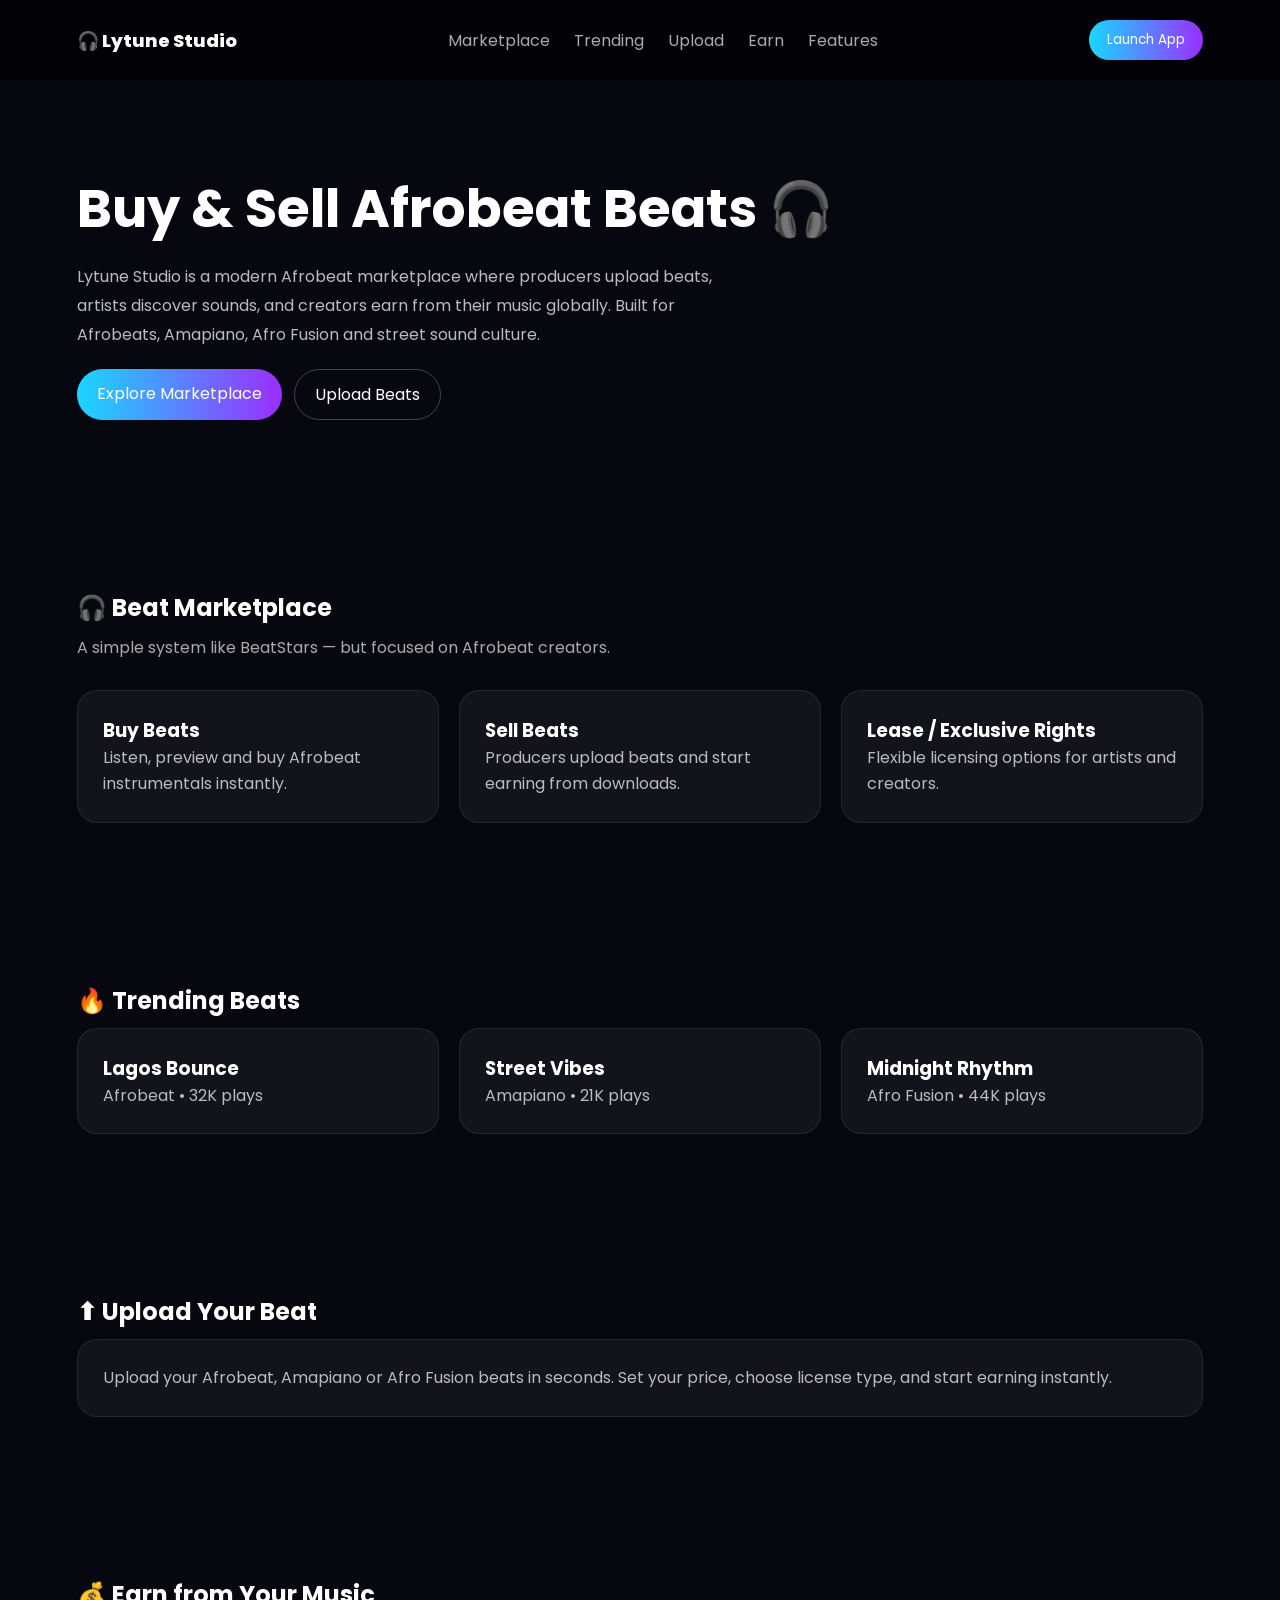
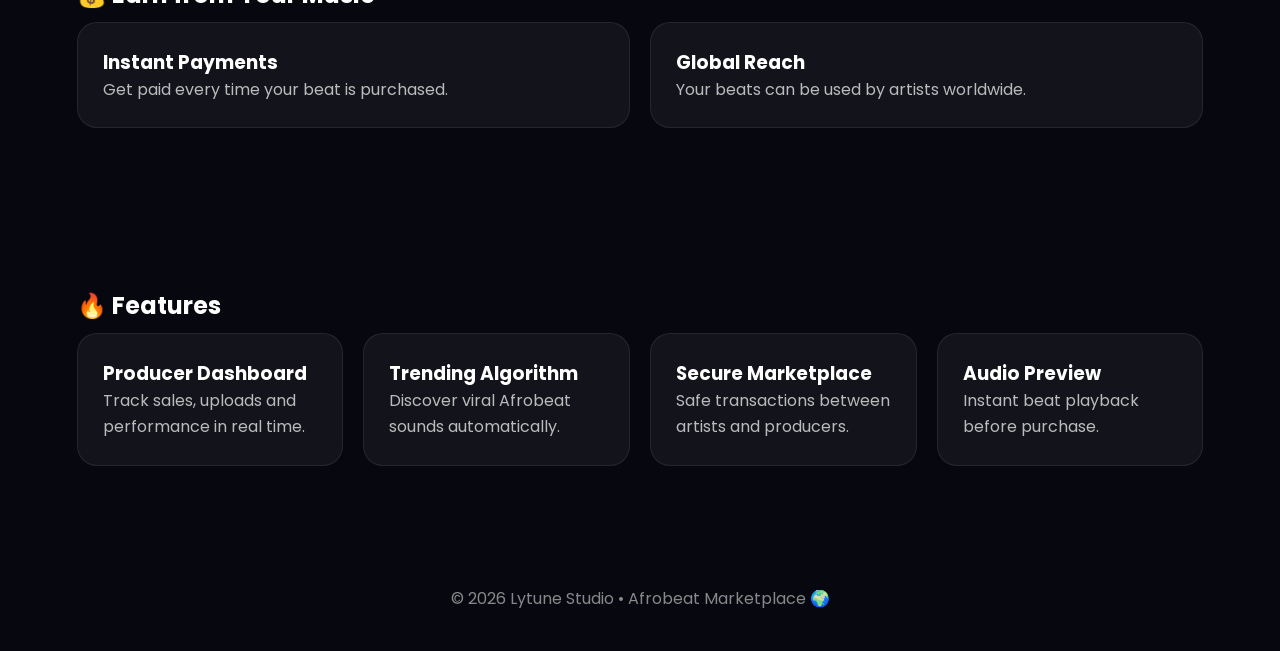
==== commit 9329ed66: "Update home.html" ====
--- a/home.html
+++ b/home.html
@@ -1,12 +1,11 @@
 <!DOCTYPE html>
 <html lang="en">
 <head>
-  <meta charset="UTF-8" />
-  <meta name="viewport" content="width=device-width, initial-scale=1.0"/>
+  <meta charset="UTF-8">
+  <meta name="viewport" content="width=device-width, initial-scale=1.0">
   <title>Lytune Studio</title>
 
   <link rel="stylesheet" href="home.css">
-
   <link href="https://fonts.googleapis.com/css2?family=Poppins:wght@300;400;500;600;700;800&display=swap" rel="stylesheet">
 </head>
 
@@ -16,40 +15,15 @@
 <header class="nav">
 
   <div class="logo">
-
-    <div class="mini-logo">
-
-      <svg viewBox="0 0 220 220" xmlns="http://www.w3.org/2000/svg">
-
-        <defs>
-          <linearGradient id="lytuneGradient1" x1="0%" y1="0%" x2="100%" y2="100%">
-            <stop offset="0%" stop-color="#19D7FF"/>
-            <stop offset="55%" stop-color="#007BFF"/>
-            <stop offset="100%" stop-color="#9B2EFF"/>
-          </linearGradient>
-        </defs>
-
-        <path
-          d="M48 165 L82 65 Q86 50 98 47 Q110 44 121 56 L174 118 Q184 130 180 145 Q175 159 160 160 Q149 161 141 152 L109 116 L82 166 Q76 176 64 176 Q53 176 48 165"
-          fill="none"
-          stroke="url(#lytuneGradient1)"
-          stroke-width="24"
-          stroke-linecap="round"
-        />
-
-      </svg>
-
-    </div>
-
-    Lytune Studio
-
+    🎧 Lytune Studio
   </div>
 
   <nav>
     <a href="#market">Marketplace</a>
+    <a href="#trending">Trending</a>
+    <a href="#upload">Upload</a>
+    <a href="#earn">Earn</a>
     <a href="#features">Features</a>
-    <a href="#how">How it Works</a>
-    <a href="#contact">Contact</a>
   </nav>
 
   <button onclick="document.getElementById('market').scrollIntoView()">
@@ -66,14 +40,15 @@
     <h1>Buy & Sell Afrobeat Beats 🎧</h1>
 
     <p>
-      Lytune Studio is an Afrobeat marketplace where producers upload beats,
-      sell instrumentals, and artists discover fresh African sounds daily.
+      Lytune Studio is a modern Afrobeat marketplace where producers upload beats,
+      artists discover sounds, and creators earn from their music globally.
+      Built for Afrobeats, Amapiano, Afro Fusion and street sound culture.
     </p>
 
-    <div class="hero-buttons">
+    <div class="buttons">
 
-      <a href="#market" class="btn-primary">Start Selling</a>
-      <a href="#features" class="btn-secondary">Explore Features</a>
+      <a href="#market" class="primary">Explore Marketplace</a>
+      <a href="#upload" class="secondary">Upload Beats</a>
 
     </div>
 
@@ -81,26 +56,92 @@
 
 </section>
 
-<!-- MARKET -->
+<!-- MARKETPLACE -->
 <section id="market" class="section">
 
   <h2>🎧 Beat Marketplace</h2>
+  <p class="desc">
+    A simple system like BeatStars — but focused on Afrobeat creators.
+  </p>
 
   <div class="grid">
 
     <div class="card">
-      <h3>Sell Beats</h3>
-      <p>Upload Afrobeat, Amapiano & Afro Fusion instrumentals and earn money.</p>
+      <h3>Buy Beats</h3>
+      <p>Listen, preview and buy Afrobeat instrumentals instantly.</p>
     </div>
 
     <div class="card">
-      <h3>Buy Beats</h3>
-      <p>Artists can preview and purchase beats instantly.</p>
+      <h3>Sell Beats</h3>
+      <p>Producers upload beats and start earning from downloads.</p>
     </div>
 
     <div class="card">
-      <h3>Licensing</h3>
-      <p>Choose exclusive or non-exclusive beat rights easily.</p>
+      <h3>Lease / Exclusive Rights</h3>
+      <p>Flexible licensing options for artists and creators.</p>
+    </div>
+
+  </div>
+
+</section>
+
+<!-- TRENDING -->
+<section id="trending" class="section">
+
+  <h2>🔥 Trending Beats</h2>
+
+  <div class="grid">
+
+    <div class="card">
+      <h3>Lagos Bounce</h3>
+      <p>Afrobeat • 32K plays</p>
+    </div>
+
+    <div class="card">
+      <h3>Street Vibes</h3>
+      <p>Amapiano • 21K plays</p>
+    </div>
+
+    <div class="card">
+      <h3>Midnight Rhythm</h3>
+      <p>Afro Fusion • 44K plays</p>
+    </div>
+
+  </div>
+
+</section>
+
+<!-- UPLOAD -->
+<section id="upload" class="section">
+
+  <h2>⬆ Upload Your Beat</h2>
+
+  <div class="card">
+
+    <p>
+      Upload your Afrobeat, Amapiano or Afro Fusion beats in seconds.
+      Set your price, choose license type, and start earning instantly.
+    </p>
+
+  </div>
+
+</section>
+
+<!-- EARN -->
+<section id="earn" class="section">
+
+  <h2>💰 Earn from Your Music</h2>
+
+  <div class="grid">
+
+    <div class="card">
+      <h3>Instant Payments</h3>
+      <p>Get paid every time your beat is purchased.</p>
+    </div>
+
+    <div class="card">
+      <h3>Global Reach</h3>
+      <p>Your beats can be used by artists worldwide.</p>
     </div>
 
   </div>
@@ -116,43 +157,22 @@
 
     <div class="card">
       <h3>Producer Dashboard</h3>
-      <p>Track uploads, sales, and earnings in real time.</p>
+      <p>Track sales, uploads and performance in real time.</p>
     </div>
 
     <div class="card">
-      <h3>Trending Beats</h3>
-      <p>Discover viral Afrobeat sounds across Africa.</p>
+      <h3>Trending Algorithm</h3>
+      <p>Discover viral Afrobeat sounds automatically.</p>
     </div>
 
     <div class="card">
-      <h3>Secure Payments</h3>
-      <p>Safe transactions between buyers and producers.</p>
-    </div>
-
-  </div>
-
-</section>
-
-<!-- HOW IT WORKS -->
-<section id="how" class="section">
-
-  <h2>⚡ How It Works</h2>
-
-  <div class="grid">
-
-    <div class="card">
-      <h3>1. Upload</h3>
-      <p>Producers upload their beats to the platform.</p>
+      <h3>Secure Marketplace</h3>
+      <p>Safe transactions between artists and producers.</p>
     </div>
 
     <div class="card">
-      <h3>2. Discover</h3>
-      <p>Artists browse and preview beats.</p>
-    </div>
-
-    <div class="card">
-      <h3>3. Buy</h3>
-      <p>Securely purchase and download instantly.</p>
+      <h3>Audio Preview</h3>
+      <p>Instant beat playback before purchase.</p>
     </div>
 
   </div>
@@ -161,7 +181,7 @@
 
 <!-- FOOTER -->
 <footer>
-  <p>© 2026 Lytune Studio — Afrobeat Marketplace 🌍</p>
+  © 2026 Lytune Studio • Afrobeat Marketplace 🌍
 </footer>
 
 </body>
--- a/home.css
+++ b/home.css
@@ -2,7 +2,7 @@
   margin:0;
   padding:0;
   box-sizing:border-box;
-  font-family:'Poppins',sans-serif;
+  font-family:Poppins;
 }
 
 body{
@@ -18,30 +18,18 @@
   padding:20px 6%;
   position:sticky;
   top:0;
-  background:rgba(0,0,0,.5);
-  backdrop-filter:blur(15px);
+  background:rgba(0,0,0,.6);
+  backdrop-filter:blur(12px);
 }
 
 .logo{
-  display:flex;
-  align-items:center;
-  gap:10px;
   font-weight:800;
-}
-
-.mini-logo{
-  width:44px;
-  height:44px;
-}
-
-.mini-logo svg{
-  width:100%;
-  height:100%;
+  font-size:18px;
 }
 
 nav a{
   margin:0 10px;
-  color:#bbb;
+  color:#aaa;
   text-decoration:none;
 }
 
@@ -63,24 +51,25 @@
   padding:90px 6%;
 }
 
-.hero-text h1{
-  font-size:3.5rem;
+.hero h1{
+  font-size:3.3rem;
   margin-bottom:15px;
 }
 
-.hero-text p{
-  color:#ccc;
+.hero p{
+  color:#bbb;
   line-height:1.8;
-  max-width:600px;
+  max-width:650px;
 }
 
-.hero-buttons{
+/* BUTTONS */
+.buttons{
   margin-top:20px;
   display:flex;
   gap:12px;
 }
 
-.btn-primary{
+.primary{
   background:linear-gradient(90deg,#19D7FF,#9B2EFF);
   padding:12px 20px;
   border-radius:30px;
@@ -88,7 +77,7 @@
   color:white;
 }
 
-.btn-secondary{
+.secondary{
   border:1px solid #444;
   padding:12px 20px;
   border-radius:30px;
@@ -102,7 +91,11 @@
 }
 
 .section h2{
-  font-size:2rem;
+  margin-bottom:10px;
+}
+
+.desc{
+  color:#aaa;
   margin-bottom:30px;
 }
 
@@ -119,10 +112,6 @@
   border:1px solid rgba(255,255,255,.08);
 }
 
-.card h3{
-  margin-bottom:10px;
-}
-
 .card p{
   color:#bbb;
   line-height:1.6;
@@ -131,6 +120,6 @@
 /* FOOTER */
 footer{
   text-align:center;
-  padding:50px;
+  padding:40px;
   color:#888;
 }
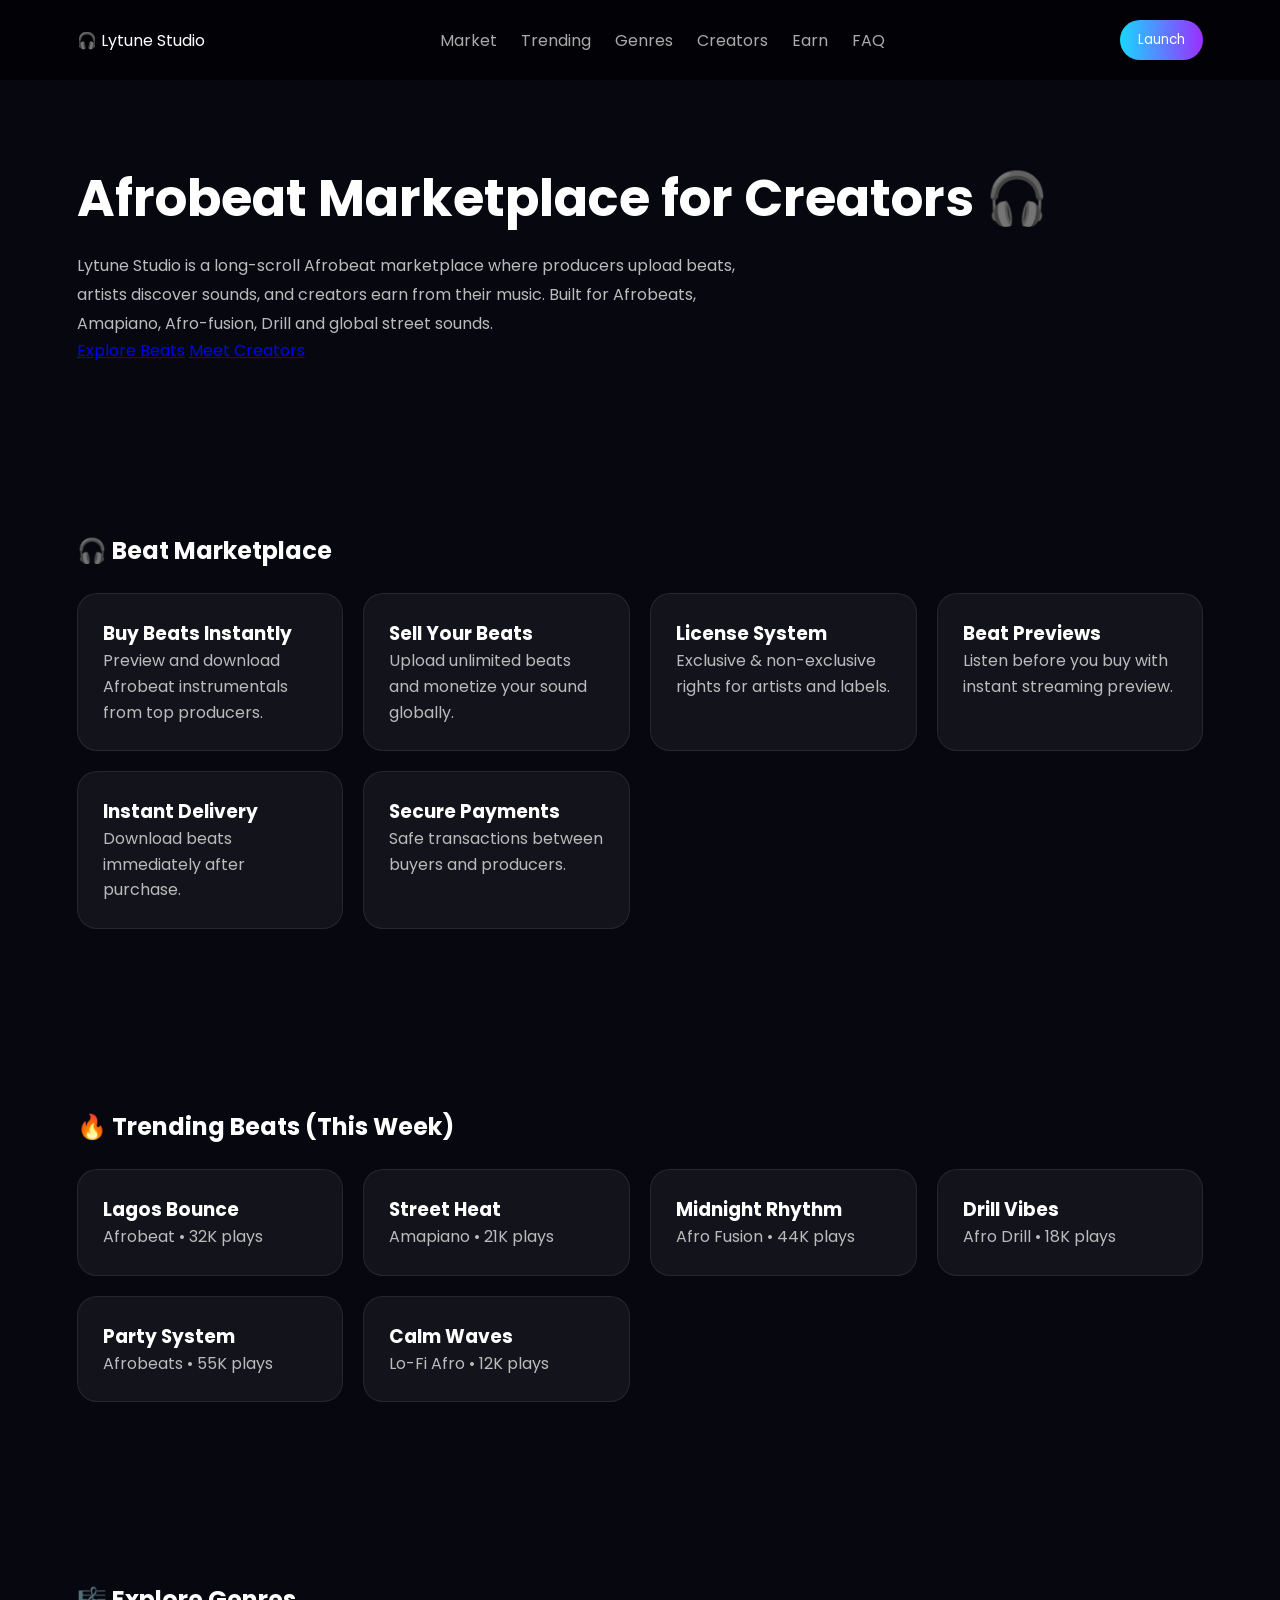
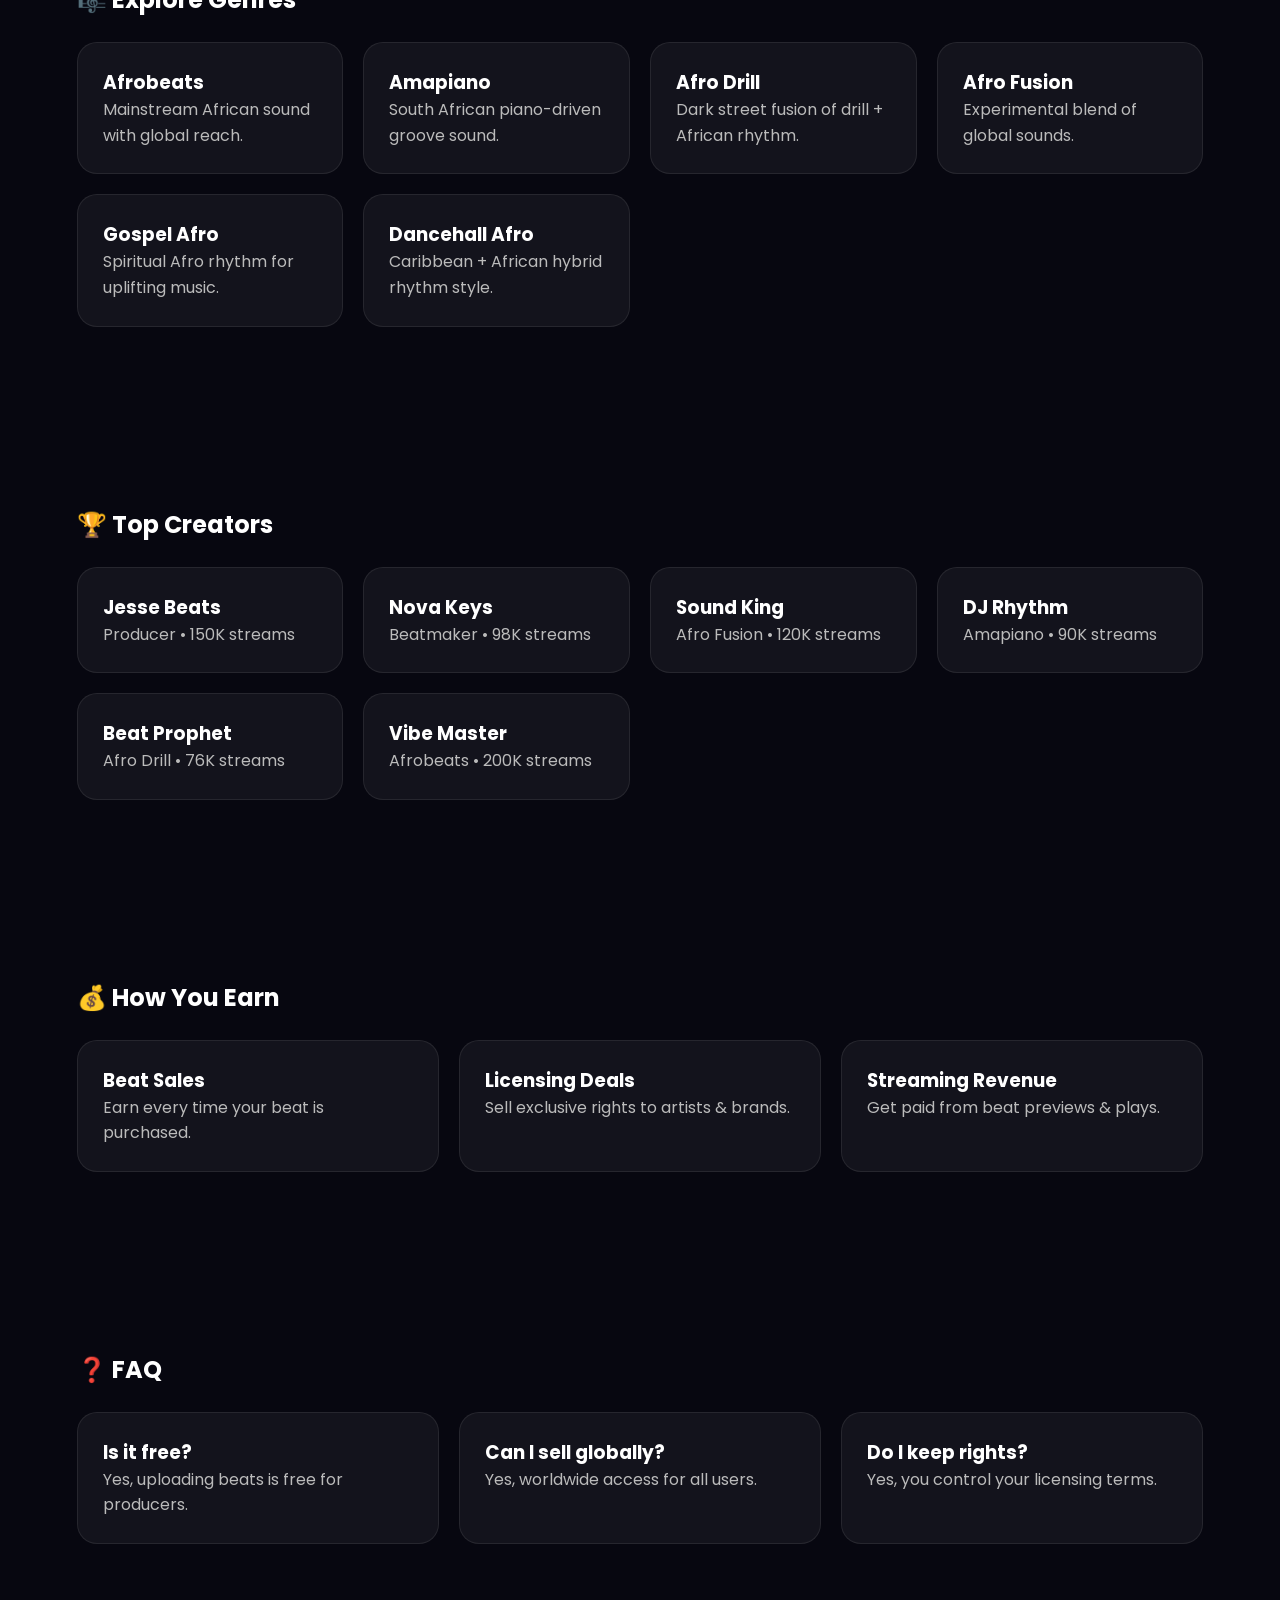
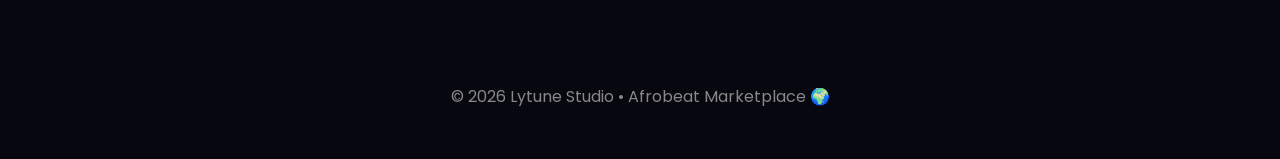
==== commit 2b7aef0f: "Update home.html" ====
--- a/home.html
+++ b/home.html
@@ -11,47 +11,37 @@
 
 <body>
 
-<!-- NAV -->
 <header class="nav">
-
-  <div class="logo">
-    🎧 Lytune Studio
-  </div>
+  <div class="logo">🎧 Lytune Studio</div>
 
   <nav>
-    <a href="#market">Marketplace</a>
+    <a href="#market">Market</a>
     <a href="#trending">Trending</a>
-    <a href="#upload">Upload</a>
+    <a href="#genres">Genres</a>
+    <a href="#creators">Creators</a>
     <a href="#earn">Earn</a>
-    <a href="#features">Features</a>
+    <a href="#faq">FAQ</a>
   </nav>
 
   <button onclick="document.getElementById('market').scrollIntoView()">
-    Launch App
+    Launch
   </button>
-
 </header>
 
 <!-- HERO -->
 <section class="hero">
 
-  <div class="hero-text">
+  <h1>Afrobeat Marketplace for Creators 🎧</h1>
 
-    <h1>Buy & Sell Afrobeat Beats 🎧</h1>
+  <p>
+    Lytune Studio is a long-scroll Afrobeat marketplace where producers upload beats,
+    artists discover sounds, and creators earn from their music. Built for Afrobeats,
+    Amapiano, Afro-fusion, Drill and global street sounds.
+  </p>
 
-    <p>
-      Lytune Studio is a modern Afrobeat marketplace where producers upload beats,
-      artists discover sounds, and creators earn from their music globally.
-      Built for Afrobeats, Amapiano, Afro Fusion and street sound culture.
-    </p>
-
-    <div class="buttons">
-
-      <a href="#market" class="primary">Explore Marketplace</a>
-      <a href="#upload" class="secondary">Upload Beats</a>
-
-    </div>
-
+  <div class="buttons">
+    <a href="#market" class="primary">Explore Beats</a>
+    <a href="#creators" class="secondary">Meet Creators</a>
   </div>
 
 </section>
@@ -60,25 +50,37 @@
 <section id="market" class="section">
 
   <h2>🎧 Beat Marketplace</h2>
-  <p class="desc">
-    A simple system like BeatStars — but focused on Afrobeat creators.
-  </p>
 
   <div class="grid">
 
     <div class="card">
-      <h3>Buy Beats</h3>
-      <p>Listen, preview and buy Afrobeat instrumentals instantly.</p>
+      <h3>Buy Beats Instantly</h3>
+      <p>Preview and download Afrobeat instrumentals from top producers.</p>
     </div>
 
     <div class="card">
-      <h3>Sell Beats</h3>
-      <p>Producers upload beats and start earning from downloads.</p>
+      <h3>Sell Your Beats</h3>
+      <p>Upload unlimited beats and monetize your sound globally.</p>
     </div>
 
     <div class="card">
-      <h3>Lease / Exclusive Rights</h3>
-      <p>Flexible licensing options for artists and creators.</p>
+      <h3>License System</h3>
+      <p>Exclusive & non-exclusive rights for artists and labels.</p>
+    </div>
+
+    <div class="card">
+      <h3>Beat Previews</h3>
+      <p>Listen before you buy with instant streaming preview.</p>
+    </div>
+
+    <div class="card">
+      <h3>Instant Delivery</h3>
+      <p>Download beats immediately after purchase.</p>
+    </div>
+
+    <div class="card">
+      <h3>Secure Payments</h3>
+      <p>Safe transactions between buyers and producers.</p>
     </div>
 
   </div>
@@ -88,40 +90,52 @@
 <!-- TRENDING -->
 <section id="trending" class="section">
 
-  <h2>🔥 Trending Beats</h2>
+  <h2>🔥 Trending Beats (This Week)</h2>
 
   <div class="grid">
 
-    <div class="card">
-      <h3>Lagos Bounce</h3>
-      <p>Afrobeat • 32K plays</p>
-    </div>
-
-    <div class="card">
-      <h3>Street Vibes</h3>
-      <p>Amapiano • 21K plays</p>
-    </div>
-
-    <div class="card">
-      <h3>Midnight Rhythm</h3>
-      <p>Afro Fusion • 44K plays</p>
-    </div>
+    <div class="card"><h3>Lagos Bounce</h3><p>Afrobeat • 32K plays</p></div>
+    <div class="card"><h3>Street Heat</h3><p>Amapiano • 21K plays</p></div>
+    <div class="card"><h3>Midnight Rhythm</h3><p>Afro Fusion • 44K plays</p></div>
+    <div class="card"><h3>Drill Vibes</h3><p>Afro Drill • 18K plays</p></div>
+    <div class="card"><h3>Party System</h3><p>Afrobeats • 55K plays</p></div>
+    <div class="card"><h3>Calm Waves</h3><p>Lo-Fi Afro • 12K plays</p></div>
 
   </div>
 
 </section>
 
-<!-- UPLOAD -->
-<section id="upload" class="section">
+<!-- GENRES -->
+<section id="genres" class="section">
 
-  <h2>⬆ Upload Your Beat</h2>
+  <h2>🎼 Explore Genres</h2>
 
-  <div class="card">
+  <div class="grid">
 
-    <p>
-      Upload your Afrobeat, Amapiano or Afro Fusion beats in seconds.
-      Set your price, choose license type, and start earning instantly.
-    </p>
+    <div class="card"><h3>Afrobeats</h3><p>Mainstream African sound with global reach.</p></div>
+    <div class="card"><h3>Amapiano</h3><p>South African piano-driven groove sound.</p></div>
+    <div class="card"><h3>Afro Drill</h3><p>Dark street fusion of drill + African rhythm.</p></div>
+    <div class="card"><h3>Afro Fusion</h3><p>Experimental blend of global sounds.</p></div>
+    <div class="card"><h3>Gospel Afro</h3><p>Spiritual Afro rhythm for uplifting music.</p></div>
+    <div class="card"><h3>Dancehall Afro</h3><p>Caribbean + African hybrid rhythm style.</p></div>
+
+  </div>
+
+</section>
+
+<!-- CREATORS -->
+<section id="creators" class="section">
+
+  <h2>🏆 Top Creators</h2>
+
+  <div class="grid">
+
+    <div class="card"><h3>Jesse Beats</h3><p>Producer • 150K streams</p></div>
+    <div class="card"><h3>Nova Keys</h3><p>Beatmaker • 98K streams</p></div>
+    <div class="card"><h3>Sound King</h3><p>Afro Fusion • 120K streams</p></div>
+    <div class="card"><h3>DJ Rhythm</h3><p>Amapiano • 90K streams</p></div>
+    <div class="card"><h3>Beat Prophet</h3><p>Afro Drill • 76K streams</p></div>
+    <div class="card"><h3>Vibe Master</h3><p>Afrobeats • 200K streams</p></div>
 
   </div>
 
@@ -130,56 +144,33 @@
 <!-- EARN -->
 <section id="earn" class="section">
 
-  <h2>💰 Earn from Your Music</h2>
+  <h2>💰 How You Earn</h2>
 
   <div class="grid">
 
-    <div class="card">
-      <h3>Instant Payments</h3>
-      <p>Get paid every time your beat is purchased.</p>
-    </div>
-
-    <div class="card">
-      <h3>Global Reach</h3>
-      <p>Your beats can be used by artists worldwide.</p>
-    </div>
+    <div class="card"><h3>Beat Sales</h3><p>Earn every time your beat is purchased.</p></div>
+    <div class="card"><h3>Licensing Deals</h3><p>Sell exclusive rights to artists & brands.</p></div>
+    <div class="card"><h3>Streaming Revenue</h3><p>Get paid from beat previews & plays.</p></div>
 
   </div>
 
 </section>
 
-<!-- FEATURES -->
-<section id="features" class="section">
+<!-- FAQ -->
+<section id="faq" class="section">
 
-  <h2>🔥 Features</h2>
+  <h2>❓ FAQ</h2>
 
   <div class="grid">
 
-    <div class="card">
-      <h3>Producer Dashboard</h3>
-      <p>Track sales, uploads and performance in real time.</p>
-    </div>
-
-    <div class="card">
-      <h3>Trending Algorithm</h3>
-      <p>Discover viral Afrobeat sounds automatically.</p>
-    </div>
-
-    <div class="card">
-      <h3>Secure Marketplace</h3>
-      <p>Safe transactions between artists and producers.</p>
-    </div>
-
-    <div class="card">
-      <h3>Audio Preview</h3>
-      <p>Instant beat playback before purchase.</p>
-    </div>
+    <div class="card"><h3>Is it free?</h3><p>Yes, uploading beats is free for producers.</p></div>
+    <div class="card"><h3>Can I sell globally?</h3><p>Yes, worldwide access for all users.</p></div>
+    <div class="card"><h3>Do I keep rights?</h3><p>Yes, you control your licensing terms.</p></div>
 
   </div>
 
 </section>
 
-<!-- FOOTER -->
 <footer>
   © 2026 Lytune Studio • Afrobeat Marketplace 🌍
 </footer>
--- a/home.css
+++ b/home.css
@@ -22,11 +22,6 @@
   backdrop-filter:blur(12px);
 }
 
-.logo{
-  font-weight:800;
-  font-size:18px;
-}
-
 nav a{
   margin:0 10px;
   color:#aaa;
@@ -48,55 +43,27 @@
 
 /* HERO */
 .hero{
-  padding:90px 6%;
+  padding:80px 6%;
 }
 
 .hero h1{
-  font-size:3.3rem;
+  font-size:3.2rem;
   margin-bottom:15px;
 }
 
 .hero p{
   color:#bbb;
   line-height:1.8;
-  max-width:650px;
-}
-
-/* BUTTONS */
-.buttons{
-  margin-top:20px;
-  display:flex;
-  gap:12px;
-}
-
-.primary{
-  background:linear-gradient(90deg,#19D7FF,#9B2EFF);
-  padding:12px 20px;
-  border-radius:30px;
-  text-decoration:none;
-  color:white;
-}
-
-.secondary{
-  border:1px solid #444;
-  padding:12px 20px;
-  border-radius:30px;
-  text-decoration:none;
-  color:white;
+  max-width:700px;
 }
 
 /* SECTIONS */
 .section{
-  padding:80px 6%;
+  padding:90px 6%;
 }
 
 .section h2{
-  margin-bottom:10px;
-}
-
-.desc{
-  color:#aaa;
-  margin-bottom:30px;
+  margin-bottom:25px;
 }
 
 .grid{
@@ -120,6 +87,6 @@
 /* FOOTER */
 footer{
   text-align:center;
-  padding:40px;
+  padding:50px;
   color:#888;
 }
